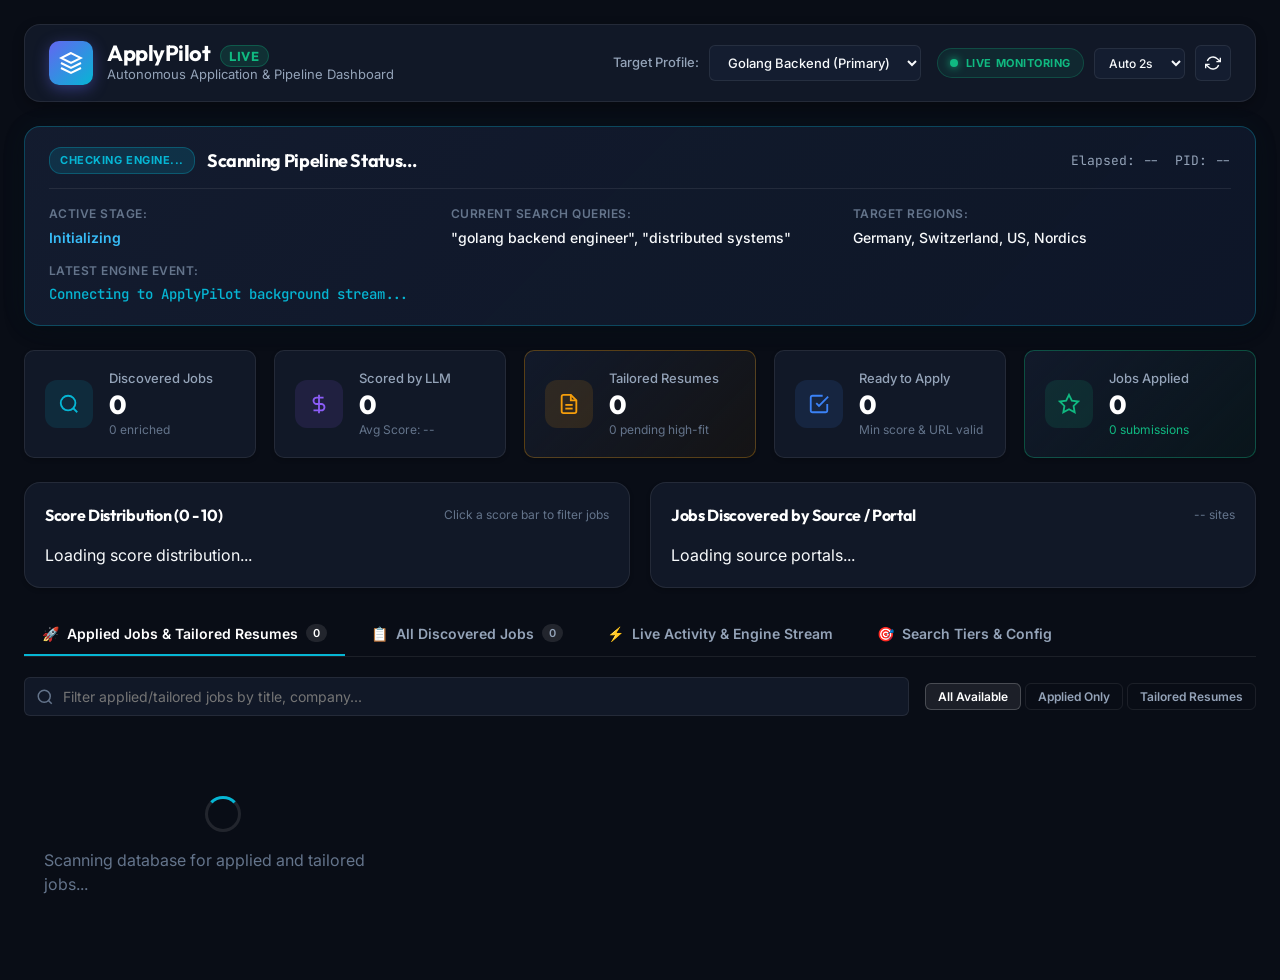
==== web/static/index.html @ 29f5df99 "front_end added" ====
<!DOCTYPE html>
<html lang="en">
<head>
  <meta charset="UTF-8">
  <meta name="viewport" content="width=device-width, initial-scale=1.0">
  <title>ApplyPilot - Live Autonomous Job & Application Command Center</title>
  <link rel="preconnect" href="https://fonts.googleapis.com">
  <link rel="preconnect" href="https://fonts.gstatic.com" crossorigin>
  <link href="https://fonts.googleapis.com/css2?family=Inter:wght@300;400;500;600;700;800&family=JetBrains+Mono:wght@400;500;600&family=Outfit:wght@500;600;700;800&display=swap" rel="stylesheet">
  <link rel="stylesheet" href="style.css">
</head>
<body>
  <div class="app-container">
    <!-- Top Header -->
    <header class="app-header">
      <div class="brand">
        <div class="brand-icon">
          <svg width="24" height="24" viewBox="0 0 24 24" fill="none" stroke="currentColor" stroke-width="2">
            <path d="M12 2L2 7l10 5 10-5-10-5zM2 17l10 5 10-5M2 12l10 5 10-5"/>
          </svg>
        </div>
        <div class="brand-text">
          <h1>ApplyPilot <span>Live</span></h1>
          <p>Autonomous Application & Pipeline Dashboard</p>
        </div>
      </div>

      <div class="header-controls">
        <!-- Profile Switcher -->
        <div class="control-group">
          <label for="profileSelect">Target Profile:</label>
          <div class="select-wrapper">
            <select id="profileSelect">
              <option value="golang" selected>Golang Backend (Primary)</option>
              <option value="gamedev">Game Development</option>
              <option value="default">Global Profile</option>
            </select>
          </div>
        </div>

        <!-- Refresh Controller -->
        <div class="control-group live-indicator-group">
          <div class="live-pill" id="livePill">
            <span class="pulse-dot"></span>
            <span id="liveStatusText">LIVE MONITORING</span>
          </div>
          <div class="select-wrapper mini">
            <select id="refreshRateSelect">
              <option value="2000" selected>Auto 2s</option>
              <option value="5000">Auto 5s</option>
              <option value="10000">Auto 10s</option>
              <option value="0">Paused</option>
            </select>
          </div>
          <button class="btn btn-secondary btn-icon" id="btnManualRefresh" title="Refresh Now">
            <svg width="16" height="16" viewBox="0 0 24 24" fill="none" stroke="currentColor" stroke-width="2">
              <path d="M23 4v6h-6M1 20v-6h6M3.51 9a9 9 0 0 1 14.85-3.36L23 10M1 14l4.64 4.36A9 9 0 0 0 20.49 15"/>
            </svg>
          </button>
        </div>
      </div>
    </header>

    <!-- Real-time Live Activity Banner -->
    <section class="live-activity-banner" id="liveActivityBanner">
      <div class="live-activity-card">
        <div class="activity-header">
          <div class="activity-title">
            <span class="badge badge-pulse" id="processStatusBadge">CHECKING ENGINE...</span>
            <h2 id="activeProcessTitle">Scanning Pipeline Status...</h2>
          </div>
          <div class="activity-meta" id="activityMeta">
            <span id="activityElapsed">Elapsed: --</span>
            <span id="activityPid">PID: --</span>
          </div>
        </div>

        <div class="activity-body">
          <div class="current-task-info">
            <div class="info-row">
              <span class="info-label">Active Stage:</span>
              <span class="info-val highlight" id="activeStageVal">Initializing</span>
            </div>
            <div class="info-row">
              <span class="info-label">Current Search Queries:</span>
              <span class="info-val" id="activeQueriesVal">"golang backend engineer", "distributed systems"</span>
            </div>
            <div class="info-row">
              <span class="info-label">Target Regions:</span>
              <span class="info-val" id="activeRegionsVal">Germany, Switzerland, US, Nordics</span>
            </div>
            <div class="info-row">
              <span class="info-label">Latest Engine Event:</span>
              <span class="info-val mono text-cyan" id="latestEventVal">Connecting to ApplyPilot background stream...</span>
            </div>
          </div>
        </div>
      </div>
    </section>

    <!-- Key Metrics Grid -->
    <section class="kpi-grid">
      <div class="kpi-card" data-stage="discovered">
        <div class="kpi-icon icon-cyan">
          <svg width="22" height="22" viewBox="0 0 24 24" fill="none" stroke="currentColor" stroke-width="2">
            <circle cx="11" cy="11" r="8"/><path d="m21 21-4.35-4.35"/>
          </svg>
        </div>
        <div class="kpi-content">
          <span class="kpi-label">Discovered Jobs</span>
          <div class="kpi-value" id="kpiDiscovered">0</div>
          <span class="kpi-sub" id="kpiEnrichedSub">0 enriched</span>
        </div>
      </div>

      <div class="kpi-card" data-stage="scored">
        <div class="kpi-icon icon-violet">
          <svg width="22" height="22" viewBox="0 0 24 24" fill="none" stroke="currentColor" stroke-width="2">
            <path d="M12 2v20M17 5H9.5a3.5 3.5 0 0 0 0 7h5a3.5 3.5 0 0 1 0 7H6"/>
          </svg>
        </div>
        <div class="kpi-content">
          <span class="kpi-label">Scored by LLM</span>
          <div class="kpi-value" id="kpiScored">0</div>
          <span class="kpi-sub" id="kpiAvgScoreSub">Avg Score: --</span>
        </div>
      </div>

      <div class="kpi-card highlight-card" data-stage="tailored">
        <div class="kpi-icon icon-amber">
          <svg width="22" height="22" viewBox="0 0 24 24" fill="none" stroke="currentColor" stroke-width="2">
            <path d="M14 2H6a2 2 0 0 0-2 2v16a2 2 0 0 0 2 2h12a2 2 0 0 0 2-2V8z"/>
            <polyline points="14 2 14 8 20 8"/><line x1="16" y1="13" x2="8" y2="13"/><line x1="16" y1="17" x2="8" y2="17"/>
          </svg>
        </div>
        <div class="kpi-content">
          <span class="kpi-label">Tailored Resumes</span>
          <div class="kpi-value" id="kpiTailored">0</div>
          <span class="kpi-sub" id="kpiPendingTailorSub">0 pending high-fit</span>
        </div>
      </div>

      <div class="kpi-card ready-card" data-stage="ready">
        <div class="kpi-icon icon-blue">
          <svg width="22" height="22" viewBox="0 0 24 24" fill="none" stroke="currentColor" stroke-width="2">
            <path d="m9 11 3 3L22 4"/><path d="M21 12v7a2 2 0 0 1-2 2H5a2 2 0 0 1-2-2V5a2 2 0 0 1 2-2h11"/>
          </svg>
        </div>
        <div class="kpi-content">
          <span class="kpi-label">Ready to Apply</span>
          <div class="kpi-value" id="kpiReady">0</div>
          <span class="kpi-sub">Min score & URL valid</span>
        </div>
      </div>

      <div class="kpi-card success-card" data-stage="applied">
        <div class="kpi-icon icon-emerald">
          <svg width="22" height="22" viewBox="0 0 24 24" fill="none" stroke="currentColor" stroke-width="2">
            <polygon points="12 2 15.09 8.26 22 9.27 17 14.14 18.18 21.02 12 17.77 5.82 21.02 7 14.14 2 9.27 8.91 8.26 12 2"/>
          </svg>
        </div>
        <div class="kpi-content">
          <span class="kpi-label">Jobs Applied</span>
          <div class="kpi-value" id="kpiApplied">0</div>
          <span class="kpi-sub text-emerald" id="kpiAppliedSub">0 submissions</span>
        </div>
      </div>
    </section>

    <!-- Interactive Analytics Row -->
    <section class="analytics-row">
      <!-- Score Distribution Bar Chart -->
      <div class="analytics-card score-dist-card">
        <div class="card-head">
          <h3>Score Distribution (0 - 10)</h3>
          <span class="hint">Click a score bar to filter jobs</span>
        </div>
        <div class="score-bars-container" id="scoreBarsContainer">
          <!-- Filled dynamically by JavaScript -->
          <div class="loading-placeholder">Loading score distribution...</div>
        </div>
      </div>

      <!-- Jobs By Source -->
      <div class="analytics-card sources-card">
        <div class="card-head">
          <h3>Jobs Discovered by Source / Portal</h3>
          <span class="hint" id="totalSitesCount">-- sites</span>
        </div>
        <div class="sources-list" id="sourcesList">
          <!-- Filled dynamically -->
          <div class="loading-placeholder">Loading source portals...</div>
        </div>
      </div>
    </section>

    <!-- Navigation Tabs -->
    <nav class="main-tabs">
      <button class="tab-btn active" data-tab="tab-applied">
        <span class="tab-icon">🚀</span>
        Applied Jobs & Tailored Resumes
        <span class="badge" id="tabAppliedCount">0</span>
      </button>
      <button class="tab-btn" data-tab="tab-all-jobs">
        <span class="tab-icon">📋</span>
        All Discovered Jobs
        <span class="badge" id="tabAllJobsCount">0</span>
      </button>
      <button class="tab-btn" data-tab="tab-live-feed">
        <span class="tab-icon">⚡</span>
        Live Activity & Engine Stream
      </button>
      <button class="tab-btn" data-tab="tab-search-config">
        <span class="tab-icon">🎯</span>
        Search Tiers & Config
      </button>
    </nav>

    <!-- TAB 1: Applied Jobs & Tailored Resumes -->
    <section class="tab-pane active" id="tab-applied">
      <div class="section-toolbar">
        <div class="search-box">
          <svg width="18" height="18" viewBox="0 0 24 24" fill="none" stroke="currentColor" stroke-width="2">
            <circle cx="11" cy="11" r="8"/><path d="m21 21-4.35-4.35"/>
          </svg>
          <input type="text" id="appliedSearchInput" placeholder="Filter applied/tailored jobs by title, company...">
        </div>
        <div class="filter-group">
          <button class="btn btn-sm btn-outline active" data-filter="all">All Available</button>
          <button class="btn btn-sm btn-outline" data-filter="applied_only">Applied Only</button>
          <button class="btn btn-sm btn-outline" data-filter="tailored_only">Tailored Resumes</button>
        </div>
      </div>

      <div class="applied-jobs-grid" id="appliedJobsGrid">
        <!-- Rendered dynamically -->
        <div class="loading-state">
          <div class="spinner"></div>
          <p>Scanning database for applied and tailored jobs...</p>
        </div>
      </div>
    </section>

    <!-- TAB 2: All Discovered Jobs -->
    <section class="tab-pane" id="tab-all-jobs">
      <div class="section-toolbar">
        <div class="search-box">
          <svg width="18" height="18" viewBox="0 0 24 24" fill="none" stroke="currentColor" stroke-width="2">
            <circle cx="11" cy="11" r="8"/><path d="m21 21-4.35-4.35"/>
          </svg>
          <input type="text" id="jobsSearchInput" placeholder="Search title, keywords, company, location...">
        </div>

        <div class="filters-row">
          <select id="filterStageSelect" class="form-select">
            <option value="all">All Stages</option>
            <option value="applied">Applied</option>
            <option value="tailored">Tailored Resume Ready</option>
            <option value="ready">Ready to Apply (7+)</option>
            <option value="high">High Fit (Score >= 7)</option>
            <option value="scored">All Scored (>= 5)</option>
          </select>

          <select id="filterSiteSelect" class="form-select">
            <option value="all">All Sites / Sources</option>
          </select>

          <select id="filterMinScoreSelect" class="form-select">
            <option value="">Any Fit Score</option>
            <option value="8">Score >= 8 (Exceptional)</option>
            <option value="7">Score >= 7 (Strong Match)</option>
            <option value="5">Score >= 5 (Relevant)</option>
          </select>
        </div>
      </div>

      <div class="jobs-table-wrapper">
        <table class="jobs-table">
          <thead>
            <tr>
              <th style="width: 70px;">Score</th>
              <th>Job Title & Company</th>
              <th>Source</th>
              <th>Location</th>
              <th>Tailored Resume</th>
              <th>Status</th>
              <th style="text-align: right;">Actions</th>
            </tr>
          </thead>
          <tbody id="jobsTableBody">
            <!-- Rendered dynamically -->
          </tbody>
        </table>
      </div>
    </section>

    <!-- TAB 3: Live Feed & Engine Activity -->
    <section class="tab-pane" id="tab-live-feed">
      <div class="feed-container">
        <div class="feed-left">
          <div class="feed-card">
            <h3>Active Background Processes</h3>
            <div id="runningProcessList" class="process-list">
              <p class="empty-text">No active processes detected.</p>
            </div>
          </div>

          <div class="feed-card">
            <h3>Recent Tailored Resume Files</h3>
            <div id="recentTailoredList" class="recent-files-list">
              <p class="empty-text">Scanning directory...</p>
            </div>
          </div>
        </div>

        <div class="feed-right">
          <div class="feed-card full-height">
            <div class="terminal-head">
              <div class="terminal-dots">
                <span></span><span></span><span></span>
              </div>
              <span class="terminal-title">Real-Time Event Stream</span>
              <button class="btn btn-sm btn-ghost" id="btnClearStream">Clear</button>
            </div>
            <div class="terminal-body" id="eventStreamLog">
              <div class="log-line system">[SYSTEM] ApplyPilot live telemetry stream attached.</div>
            </div>
          </div>
        </div>
      </div>
    </section>

    <!-- TAB 4: Search Configuration -->
    <section class="tab-pane" id="tab-search-config">
      <div class="config-grid">
        <div class="config-card">
          <h3>Target Search Queries (from searches.yaml)</h3>
          <ul class="query-list" id="configQueryList">
            <li>Loading search queries...</li>
          </ul>
        </div>
        <div class="config-card">
          <h3>Target Search Regions</h3>
          <ul class="location-list" id="configLocationList">
            <li>Loading locations...</li>
          </ul>
        </div>
      </div>
    </section>
  </div>

  <!-- Modal: Resume Viewer & Exporter -->
  <div class="modal-backdrop" id="resumeModal">
    <div class="modal-content modal-lg">
      <div class="modal-header">
        <div class="modal-title-group">
          <span class="badge badge-accent">Tailored Resume</span>
          <h2 id="modalResumeTitle">Resume Viewer</h2>
          <span class="modal-subtitle" id="modalResumeFilename">file.txt</span>
        </div>
        <button class="modal-close" id="btnCloseResumeModal">&times;</button>
      </div>

      <div class="modal-toolbar">
        <div class="modal-tabs">
          <button class="subtab-btn active" data-subtab="formatted">Formatted ATS Preview</button>
          <button class="subtab-btn" data-subtab="raw">Raw Text</button>
          <button class="subtab-btn" data-subtab="report">Tailoring Report (AI)</button>
        </div>

        <div class="download-actions">
          <a id="btnDownloadTxt" href="#" class="btn btn-secondary btn-sm" download>
            📄 Download .txt
          </a>
          <a id="btnDownloadMd" href="#" class="btn btn-secondary btn-sm" download>
            📝 Download .md
          </a>
          <a id="btnDownloadPdf" href="#" target="_blank" class="btn btn-primary btn-sm">
            🖨️ Print / Save PDF
          </a>
        </div>
      </div>

      <div class="modal-body">
        <div class="subtab-content active" id="subtab-formatted">
          <div class="resume-preview-sheet" id="resumeFormattedContent">
            <!-- Formatted Resume injected here -->
          </div>
        </div>
        <div class="subtab-content" id="subtab-raw">
          <pre class="raw-code" id="resumeRawContent"></pre>
        </div>
        <div class="subtab-content" id="subtab-report">
          <div class="report-box" id="resumeReportContent">
            <!-- Report content -->
          </div>
        </div>
      </div>
    </div>
  </div>

  <!-- Modal: Job Details & LLM Score Reasoning -->
  <div class="modal-backdrop" id="jobModal">
    <div class="modal-content">
      <div class="modal-header">
        <div class="modal-title-group">
          <div class="score-badge-large" id="modalJobScore">--</div>
          <div>
            <h2 id="modalJobTitle">Job Details</h2>
            <span class="modal-subtitle" id="modalJobMeta">Company &bull; Location</span>
          </div>
        </div>
        <button class="modal-close" id="btnCloseJobModal">&times;</button>
      </div>
      <div class="modal-body job-detail-body">
        <div class="job-meta-grid">
          <div class="job-meta-item">
            <span class="meta-label">Source Board:</span>
            <span class="meta-value" id="modalJobSite">--</span>
          </div>
          <div class="job-meta-item">
            <span class="meta-label">Salary:</span>
            <span class="meta-value" id="modalJobSalary">Not specified</span>
          </div>
          <div class="job-meta-item">
            <span class="meta-label">Discovered:</span>
            <span class="meta-value" id="modalJobDiscovered">--</span>
          </div>
          <div class="job-meta-item">
            <span class="meta-label">Application Status:</span>
            <span class="meta-value" id="modalJobAppliedStatus">Not applied yet</span>
          </div>
        </div>

        <div class="reasoning-card">
          <h4>LLM Fit Score Analysis:</h4>
          <p id="modalJobReasoning">No reasoning provided.</p>
        </div>

        <div class="description-section">
          <h4>Full Job Description:</h4>
          <div class="job-desc-content" id="modalJobDescription">
            Loading description...
          </div>
        </div>
      </div>
      <div class="modal-footer">
        <a id="modalJobApplyBtn" href="#" target="_blank" class="btn btn-primary">
          Open Original Job Post &rarr;
        </a>
      </div>
    </div>
  </div>

  <script src="app.js"></script>
</body>
</html>
---- web/static/style.css ----
/* ApplyPilot Live Dashboard - Design System & Modern Styles */

:root {
  --bg-main: #090d16;
  --bg-surface: #111827;
  --bg-card: #141d30;
  --bg-card-hover: #1a253c;
  --bg-glass: rgba(19, 29, 49, 0.7);
  --border-color: rgba(255, 255, 255, 0.08);
  --border-focus: rgba(99, 102, 241, 0.5);

  --text-main: #f8fafc;
  --text-muted: #94a3b8;
  --text-dim: #64748b;

  --color-primary: #6366f1;
  --color-primary-hover: #4f46e5;
  --color-cyan: #06b6d4;
  --color-emerald: #10b981;
  --color-amber: #f59e0b;
  --color-rose: #f43f5e;
  --color-violet: #8b5cf6;
  --color-blue: #3b82f6;

  --font-sans: 'Inter', -apple-system, BlinkMacSystemFont, 'Segoe UI', Roboto, sans-serif;
  --font-heading: 'Outfit', var(--font-sans);
  --font-mono: 'JetBrains Mono', monospace;

  --radius-sm: 6px;
  --radius-md: 10px;
  --radius-lg: 16px;
  --shadow-sm: 0 2px 4px rgba(0, 0, 0, 0.2);
  --shadow-md: 0 4px 12px rgba(0, 0, 0, 0.3);
  --shadow-lg: 0 10px 25px rgba(0, 0, 0, 0.5);
  --shadow-glow: 0 0 20px rgba(99, 102, 241, 0.25);
}

* {
  box-sizing: border-box;
  margin: 0;
  padding: 0;
}

body {
  font-family: var(--font-sans);
  background-color: var(--bg-main);
  color: var(--text-main);
  line-height: 1.5;
  -webkit-font-smoothing: antialiased;
  min-height: 100vh;
}

.app-container {
  max-width: 1440px;
  margin: 0 auto;
  padding: 24px;
}

/* ── Typography & Helpers ────────────────────────────────────────── */
h1, h2, h3, h4 {
  font-family: var(--font-heading);
  font-weight: 700;
  letter-spacing: -0.02em;
}

a {
  color: var(--color-cyan);
  text-decoration: none;
  transition: color 0.2s;
}

a:hover {
  text-decoration: underline;
}

.mono {
  font-family: var(--font-mono);
}

.text-cyan { color: var(--color-cyan) !important; }
.text-emerald { color: var(--color-emerald) !important; }
.text-amber { color: var(--color-amber) !important; }
.text-rose { color: var(--color-rose) !important; }

/* ── Header ──────────────────────────────────────────────────────── */
.app-header {
  display: flex;
  justify-content: space-between;
  align-items: center;
  padding: 16px 24px;
  background: var(--bg-surface);
  border: 1px solid var(--border-color);
  border-radius: var(--radius-lg);
  margin-bottom: 24px;
  box-shadow: var(--shadow-md);
  backdrop-filter: blur(12px);
}

.brand {
  display: flex;
  align-items: center;
  gap: 14px;
}

.brand-icon {
  width: 44px;
  height: 44px;
  background: linear-gradient(135deg, var(--color-primary), var(--color-cyan));
  border-radius: var(--radius-md);
  display: flex;
  align-items: center;
  justify-content: center;
  color: #fff;
  box-shadow: 0 4px 15px rgba(99, 102, 241, 0.4);
}

.brand-text h1 {
  font-size: 22px;
  line-height: 1.1;
  color: #fff;
}

.brand-text h1 span {
  font-size: 13px;
  text-transform: uppercase;
  background: rgba(16, 185, 129, 0.15);
  color: var(--color-emerald);
  padding: 2px 8px;
  border-radius: 20px;
  border: 1px solid rgba(16, 185, 129, 0.3);
  margin-left: 6px;
  font-weight: 700;
  letter-spacing: 0.05em;
}

.brand-text p {
  font-size: 13px;
  color: var(--text-muted);
}

.header-controls {
  display: flex;
  align-items: center;
  gap: 16px;
}

.control-group {
  display: flex;
  align-items: center;
  gap: 10px;
}

.control-group label {
  font-size: 13px;
  color: var(--text-muted);
  font-weight: 500;
}

.select-wrapper select,
.form-select {
  background: var(--bg-card);
  color: var(--text-main);
  border: 1px solid var(--border-color);
  padding: 8px 14px;
  border-radius: var(--radius-sm);
  font-family: inherit;
  font-size: 13px;
  font-weight: 500;
  outline: none;
  cursor: pointer;
  transition: all 0.2s;
}

.select-wrapper.mini select {
  padding: 6px 10px;
  font-size: 12px;
}

.select-wrapper select:focus,
.form-select:focus {
  border-color: var(--border-focus);
  box-shadow: 0 0 0 3px rgba(99, 102, 241, 0.2);
}

.live-pill {
  display: flex;
  align-items: center;
  gap: 8px;
  background: rgba(16, 185, 129, 0.1);
  border: 1px solid rgba(16, 185, 129, 0.25);
  padding: 6px 12px;
  border-radius: 30px;
  font-size: 11px;
  font-weight: 700;
  color: var(--color-emerald);
  letter-spacing: 0.05em;
}

.pulse-dot {
  width: 8px;
  height: 8px;
  background: var(--color-emerald);
  border-radius: 50%;
  box-shadow: 0 0 8px var(--color-emerald);
  animation: pulse 1.6s infinite;
}

@keyframes pulse {
  0% { transform: scale(0.95); box-shadow: 0 0 0 0 rgba(16, 185, 129, 0.7); }
  70% { transform: scale(1.15); box-shadow: 0 0 0 8px rgba(16, 185, 129, 0); }
  100% { transform: scale(0.95); box-shadow: 0 0 0 0 rgba(16, 185, 129, 0); }
}

/* ── Live Activity Banner ────────────────────────────────────────── */
.live-activity-banner {
  margin-bottom: 24px;
}

.live-activity-card {
  background: linear-gradient(135deg, rgba(20, 29, 48, 0.95), rgba(15, 23, 42, 0.9));
  border: 1px solid rgba(6, 182, 212, 0.3);
  border-radius: var(--radius-lg);
  padding: 20px 24px;
  box-shadow: 0 4px 20px rgba(0, 0, 0, 0.3), 0 0 30px rgba(6, 182, 212, 0.05);
}

.activity-header {
  display: flex;
  justify-content: space-between;
  align-items: center;
  border-bottom: 1px solid var(--border-color);
  padding-bottom: 14px;
  margin-bottom: 16px;
}

.activity-title {
  display: flex;
  align-items: center;
  gap: 12px;
}

.activity-title h2 {
  font-size: 18px;
  color: #fff;
}

.badge-pulse {
  background: rgba(6, 182, 212, 0.15);
  color: var(--color-cyan);
  border: 1px solid rgba(6, 182, 212, 0.3);
  font-size: 11px;
  font-weight: 700;
  padding: 4px 10px;
  border-radius: 12px;
  letter-spacing: 0.05em;
}

.activity-meta {
  display: flex;
  gap: 16px;
  font-size: 13px;
  color: var(--text-muted);
  font-family: var(--font-mono);
}

.current-task-info {
  display: grid;
  grid-template-columns: repeat(auto-fit, minmax(280px, 1fr));
  gap: 14px 24px;
}

.info-row {
  display: flex;
  flex-direction: column;
  gap: 4px;
}

.info-label {
  font-size: 12px;
  color: var(--text-dim);
  text-transform: uppercase;
  font-weight: 600;
  letter-spacing: 0.04em;
}

.info-val {
  font-size: 14px;
  color: var(--text-main);
  font-weight: 500;
}

.info-val.highlight {
  color: #38bdf8;
  font-weight: 600;
}

/* ── KPI Grid ────────────────────────────────────────────────────── */
.kpi-grid {
  display: grid;
  grid-template-columns: repeat(auto-fit, minmax(220px, 1fr));
  gap: 18px;
  margin-bottom: 24px;
}

.kpi-card {
  background: var(--bg-surface);
  border: 1px solid var(--border-color);
  border-radius: var(--radius-md);
  padding: 18px 20px;
  display: flex;
  align-items: center;
  gap: 16px;
  transition: transform 0.2s, border-color 0.2s, box-shadow 0.2s;
  box-shadow: var(--shadow-sm);
  cursor: pointer;
}

.kpi-card:hover {
  transform: translateY(-2px);
  border-color: rgba(255, 255, 255, 0.16);
  box-shadow: var(--shadow-md);
}

.kpi-card.highlight-card {
  border-color: rgba(245, 158, 11, 0.3);
  background: linear-gradient(135deg, rgba(20, 29, 48, 0.8), rgba(245, 158, 11, 0.05));
}

.kpi-card.success-card {
  border-color: rgba(16, 185, 129, 0.35);
  background: linear-gradient(135deg, rgba(20, 29, 48, 0.8), rgba(16, 185, 129, 0.05));
}

.kpi-icon {
  width: 48px;
  height: 48px;
  border-radius: 12px;
  display: flex;
  align-items: center;
  justify-content: center;
  flex-shrink: 0;
}

.icon-cyan { background: rgba(6, 182, 212, 0.12); color: var(--color-cyan); }
.icon-violet { background: rgba(139, 92, 246, 0.12); color: var(--color-violet); }
.icon-amber { background: rgba(245, 158, 11, 0.12); color: var(--color-amber); }
.icon-blue { background: rgba(59, 130, 246, 0.12); color: var(--color-blue); }
.icon-emerald { background: rgba(16, 185, 129, 0.12); color: var(--color-emerald); }

.kpi-content {
  display: flex;
  flex-direction: column;
}

.kpi-label {
  font-size: 13px;
  color: var(--text-muted);
  font-weight: 500;
}

.kpi-value {
  font-family: var(--font-heading);
  font-size: 26px;
  font-weight: 800;
  color: #fff;
  line-height: 1.1;
  margin: 2px 0;
}

.kpi-sub {
  font-size: 12px;
  color: var(--text-dim);
}

/* ── Analytics Row ───────────────────────────────────────────────── */
.analytics-row {
  display: grid;
  grid-template-columns: 1fr 1fr;
  gap: 20px;
  margin-bottom: 24px;
}

@media (max-width: 900px) {
  .analytics-row {
    grid-template-columns: 1fr;
  }
}

.analytics-card {
  background: var(--bg-surface);
  border: 1px solid var(--border-color);
  border-radius: var(--radius-lg);
  padding: 20px;
  box-shadow: var(--shadow-sm);
}

.card-head {
  display: flex;
  justify-content: space-between;
  align-items: center;
  margin-bottom: 16px;
}

.card-head h3 {
  font-size: 16px;
  color: #fff;
}

.card-head .hint {
  font-size: 12px;
  color: var(--text-dim);
}

.score-bars-container {
  display: flex;
  flex-direction: column;
  gap: 8px;
}

.score-bar-row {
  display: grid;
  grid-template-columns: 36px 1fr 50px;
  align-items: center;
  gap: 12px;
  font-size: 13px;
  cursor: pointer;
  padding: 3px 6px;
  border-radius: var(--radius-sm);
  transition: background 0.15s;
}

.score-bar-row:hover {
  background: rgba(255, 255, 255, 0.05);
}

.score-bar-pill {
  font-weight: 700;
  font-family: var(--font-mono);
  text-align: center;
  padding: 2px 6px;
  border-radius: 4px;
  font-size: 12px;
}

.score-10, .score-9 { background: rgba(16, 185, 129, 0.2); color: #34d399; }
.score-8, .score-7 { background: rgba(6, 182, 212, 0.2); color: #38bdf8; }
.score-6, .score-5 { background: rgba(245, 158, 11, 0.2); color: #fbbf24; }
.score-4, .score-3 { background: rgba(244, 63, 94, 0.2); color: #fb7185; }
.score-2, .score-1, .score-0 { background: rgba(100, 116, 139, 0.2); color: #94a3b8; }

.bar-track {
  height: 10px;
  background: rgba(255, 255, 255, 0.06);
  border-radius: 10px;
  overflow: hidden;
}

.bar-fill {
  height: 100%;
  border-radius: 10px;
  transition: width 0.6s cubic-bezier(0.4, 0, 0.2, 1);
}

.score-count {
  font-family: var(--font-mono);
  font-size: 12px;
  color: var(--text-muted);
  text-align: right;
}

.sources-list {
  display: flex;
  flex-direction: column;
  gap: 10px;
  max-height: 240px;
  overflow-y: auto;
}

.source-item {
  display: flex;
  justify-content: space-between;
  align-items: center;
  padding: 8px 12px;
  background: rgba(255, 255, 255, 0.02);
  border: 1px solid var(--border-color);
  border-radius: var(--radius-sm);
  font-size: 13px;
}

.source-name {
  font-weight: 600;
  color: #fff;
}

.source-stats {
  display: flex;
  align-items: center;
  gap: 12px;
  font-family: var(--font-mono);
  font-size: 12px;
}

/* ── Navigation Tabs ─────────────────────────────────────────────── */
.main-tabs {
  display: flex;
  gap: 8px;
  border-bottom: 1px solid var(--border-color);
  margin-bottom: 20px;
  overflow-x: auto;
}

.tab-btn {
  background: transparent;
  border: none;
  color: var(--text-muted);
  font-family: inherit;
  font-size: 14px;
  font-weight: 600;
  padding: 12px 18px;
  border-bottom: 2px solid transparent;
  cursor: pointer;
  display: flex;
  align-items: center;
  gap: 8px;
  white-space: nowrap;
  transition: all 0.2s;
}

.tab-btn:hover {
  color: #fff;
}

.tab-btn.active {
  color: #fff;
  border-bottom-color: var(--color-cyan);
}

.tab-btn .badge {
  background: rgba(255, 255, 255, 0.1);
  padding: 2px 7px;
  border-radius: 12px;
  font-size: 11px;
}

.tab-pane {
  display: none;
}

.tab-pane.active {
  display: block;
  animation: fadeIn 0.2s ease-in-out;
}

@keyframes fadeIn {
  from { opacity: 0; transform: translateY(4px); }
  to { opacity: 1; transform: translateY(0); }
}

/* ── Section Toolbar ─────────────────────────────────────────────── */
.section-toolbar {
  display: flex;
  justify-content: space-between;
  align-items: center;
  gap: 16px;
  margin-bottom: 20px;
  flex-wrap: wrap;
}

.search-box {
  position: relative;
  flex: 1;
  min-width: 260px;
}

.search-box svg {
  position: absolute;
  left: 12px;
  top: 50%;
  transform: translateY(-50%);
  color: var(--text-dim);
}

.search-box input {
  width: 100%;
  background: var(--bg-surface);
  border: 1px solid var(--border-color);
  padding: 10px 14px 10px 38px;
  border-radius: var(--radius-sm);
  color: #fff;
  font-family: inherit;
  font-size: 14px;
  outline: none;
  transition: border-color 0.2s, box-shadow 0.2s;
}

.search-box input:focus {
  border-color: var(--border-focus);
  box-shadow: 0 0 0 3px rgba(99, 102, 241, 0.15);
}

.filters-row {
  display: flex;
  gap: 10px;
  flex-wrap: wrap;
}

/* ── Buttons ─────────────────────────────────────────────────────── */
.btn {
  display: inline-flex;
  align-items: center;
  justify-content: center;
  gap: 8px;
  padding: 8px 16px;
  border-radius: var(--radius-sm);
  font-family: inherit;
  font-size: 13px;
  font-weight: 600;
  cursor: pointer;
  border: 1px solid transparent;
  transition: all 0.2s;
  text-decoration: none !important;
}

.btn-primary {
  background: linear-gradient(135deg, var(--color-primary), var(--color-primary-hover));
  color: #fff;
  box-shadow: 0 2px 8px rgba(99, 102, 241, 0.3);
}

.btn-primary:hover {
  filter: brightness(1.1);
  box-shadow: 0 4px 12px rgba(99, 102, 241, 0.5);
}

.btn-secondary {
  background: var(--bg-card);
  border-color: var(--border-color);
  color: var(--text-main);
}

.btn-secondary:hover {
  background: var(--bg-card-hover);
  border-color: rgba(255, 255, 255, 0.2);
}

.btn-outline {
  background: transparent;
  border-color: var(--border-color);
  color: var(--text-muted);
}

.btn-outline:hover, .btn-outline.active {
  background: rgba(255, 255, 255, 0.08);
  border-color: rgba(255, 255, 255, 0.2);
  color: #fff;
}

.btn-ghost {
  background: transparent;
  color: var(--text-muted);
}

.btn-ghost:hover {
  color: #fff;
  background: rgba(255, 255, 255, 0.05);
}

.btn-sm {
  padding: 5px 12px;
  font-size: 12px;
}

.btn-icon {
  width: 36px;
  height: 36px;
  padding: 0;
  border-radius: var(--radius-sm);
}

/* ── Applied & Tailored Cards Grid ───────────────────────────────── */
.applied-jobs-grid {
  display: grid;
  grid-template-columns: repeat(auto-fill, minmax(360px, 1fr));
  gap: 20px;
}

.applied-job-card {
  background: var(--bg-surface);
  border: 1px solid var(--border-color);
  border-radius: var(--radius-md);
  padding: 20px;
  display: flex;
  flex-direction: column;
  gap: 14px;
  box-shadow: var(--shadow-sm);
  transition: transform 0.2s, border-color 0.2s, box-shadow 0.2s;
  position: relative;
}

.applied-job-card:hover {
  transform: translateY(-2px);
  border-color: rgba(6, 182, 212, 0.4);
  box-shadow: var(--shadow-md);
}

.card-top-badges {
  display: flex;
  justify-content: space-between;
  align-items: center;
}

.applied-status-badge {
  font-size: 11px;
  font-weight: 700;
  text-transform: uppercase;
  padding: 3px 8px;
  border-radius: 12px;
  letter-spacing: 0.05em;
}

.applied-status-badge.applied {
  background: rgba(16, 185, 129, 0.15);
  color: var(--color-emerald);
  border: 1px solid rgba(16, 185, 129, 0.3);
}

.applied-status-badge.ready {
  background: rgba(6, 182, 212, 0.15);
  color: var(--color-cyan);
  border: 1px solid rgba(6, 182, 212, 0.3);
}

.applied-status-badge.pending {
  background: rgba(245, 158, 11, 0.15);
  color: var(--color-amber);
  border: 1px solid rgba(245, 158, 11, 0.3);
}

.score-badge {
  display: inline-flex;
  align-items: center;
  justify-content: center;
  font-family: var(--font-mono);
  font-weight: 700;
  font-size: 13px;
  width: 32px;
  height: 32px;
  border-radius: 8px;
}

.job-card-title {
  font-size: 16px;
  color: #fff;
  line-height: 1.3;
}

.job-card-meta {
  display: flex;
  align-items: center;
  gap: 8px;
  font-size: 13px;
  color: var(--text-muted);
}

.tailored-file-box {
  background: rgba(0, 0, 0, 0.25);
  border: 1px dashed rgba(255, 255, 255, 0.1);
  border-radius: var(--radius-sm);
  padding: 10px 12px;
  font-size: 12px;
  display: flex;
  align-items: center;
  justify-content: space-between;
}

.tailored-file-name {
  color: #38bdf8;
  font-family: var(--font-mono);
  overflow: hidden;
  text-overflow: ellipsis;
  white-space: nowrap;
}

.card-actions {
  display: flex;
  gap: 8px;
  margin-top: auto;
  padding-top: 6px;
}

/* ── Jobs Table View ─────────────────────────────────────────────── */
.jobs-table-wrapper {
  background: var(--bg-surface);
  border: 1px solid var(--border-color);
  border-radius: var(--radius-lg);
  overflow: hidden;
  box-shadow: var(--shadow-sm);
}

.jobs-table {
  width: 100%;
  border-collapse: collapse;
  text-align: left;
  font-size: 13px;
}

.jobs-table th {
  background: rgba(0, 0, 0, 0.3);
  padding: 14px 16px;
  color: var(--text-muted);
  font-weight: 600;
  border-bottom: 1px solid var(--border-color);
}

.jobs-table td {
  padding: 14px 16px;
  border-bottom: 1px solid var(--border-color);
  color: var(--text-main);
  vertical-align: middle;
}

.jobs-table tr:hover td {
  background: rgba(255, 255, 255, 0.02);
}

.job-title-cell {
  font-weight: 600;
  color: #fff;
  display: flex;
  flex-direction: column;
}

.job-title-cell .company {
  font-size: 12px;
  color: var(--text-muted);
  font-weight: normal;
}

/* ── Live Feed & Stream ──────────────────────────────────────────── */
.feed-container {
  display: grid;
  grid-template-columns: 340px 1fr;
  gap: 20px;
}

@media (max-width: 900px) {
  .feed-container {
    grid-template-columns: 1fr;
  }
}

.feed-card {
  background: var(--bg-surface);
  border: 1px solid var(--border-color);
  border-radius: var(--radius-lg);
  padding: 20px;
  margin-bottom: 20px;
}

.feed-card.full-height {
  height: 580px;
  display: flex;
  flex-direction: column;
  padding: 0;
  overflow: hidden;
  margin-bottom: 0;
}

.terminal-head {
  background: #0f172a;
  border-bottom: 1px solid var(--border-color);
  padding: 12px 18px;
  display: flex;
  justify-content: space-between;
  align-items: center;
}

.terminal-dots {
  display: flex;
  gap: 6px;
}

.terminal-dots span {
  width: 10px;
  height: 10px;
  border-radius: 50%;
}
.terminal-dots span:nth-child(1) { background: #ef4444; }
.terminal-dots span:nth-child(2) { background: #f59e0b; }
.terminal-dots span:nth-child(3) { background: #10b981; }

.terminal-title {
  font-family: var(--font-mono);
  font-size: 12px;
  color: var(--text-muted);
}

.terminal-body {
  background: #080c14;
  flex: 1;
  padding: 16px;
  font-family: var(--font-mono);
  font-size: 12px;
  overflow-y: auto;
  display: flex;
  flex-direction: column;
  gap: 6px;
}

.log-line {
  color: #cbd5e1;
  word-break: break-all;
  line-height: 1.4;
}

.log-line.system { color: #38bdf8; }
.log-line.info { color: #a5f3fc; }
.log-line.success { color: #34d399; }
.log-line.warning { color: #fbbf24; }

.process-item {
  background: rgba(255, 255, 255, 0.02);
  border: 1px solid var(--border-color);
  border-radius: var(--radius-sm);
  padding: 10px 12px;
  margin-top: 10px;
}

.recent-file-item {
  display: flex;
  justify-content: space-between;
  align-items: center;
  font-size: 12px;
  padding: 8px 0;
  border-bottom: 1px solid var(--border-color);
}

/* ── Modals ──────────────────────────────────────────────────────── */
.modal-backdrop {
  position: fixed;
  inset: 0;
  background: rgba(0, 0, 0, 0.75);
  backdrop-filter: blur(6px);
  z-index: 1000;
  display: none;
  align-items: center;
  justify-content: center;
  padding: 20px;
}

.modal-backdrop.open {
  display: flex;
  animation: fadeIn 0.15s ease-out;
}

.modal-content {
  background: var(--bg-surface);
  border: 1px solid var(--border-color);
  border-radius: var(--radius-lg);
  max-width: 800px;
  width: 100%;
  max-height: 90vh;
  display: flex;
  flex-direction: column;
  box-shadow: var(--shadow-lg);
  overflow: hidden;
}

.modal-content.modal-lg {
  max-width: 960px;
}

.modal-header {
  padding: 20px 24px;
  border-bottom: 1px solid var(--border-color);
  display: flex;
  justify-content: space-between;
  align-items: center;
  background: rgba(0, 0, 0, 0.2);
}

.modal-close {
  background: transparent;
  border: none;
  color: var(--text-muted);
  font-size: 26px;
  cursor: pointer;
  line-height: 1;
}

.modal-close:hover {
  color: #fff;
}

.modal-toolbar {
  padding: 12px 24px;
  background: rgba(0, 0, 0, 0.15);
  border-bottom: 1px solid var(--border-color);
  display: flex;
  justify-content: space-between;
  align-items: center;
  flex-wrap: wrap;
  gap: 12px;
}

.modal-tabs {
  display: flex;
  gap: 8px;
}

.subtab-btn {
  background: transparent;
  border: 1px solid transparent;
  color: var(--text-muted);
  font-family: inherit;
  font-size: 13px;
  font-weight: 600;
  padding: 6px 12px;
  border-radius: var(--radius-sm);
  cursor: pointer;
}

.subtab-btn.active {
  background: var(--bg-card);
  border-color: var(--border-color);
  color: #fff;
}

.subtab-content {
  display: none;
}

.subtab-content.active {
  display: block;
}

.modal-body {
  padding: 24px;
  overflow-y: auto;
  flex: 1;
}

.resume-preview-sheet {
  background: #ffffff;
  color: #0f172a;
  border-radius: 8px;
  padding: 40px;
  box-shadow: 0 4px 20px rgba(0, 0, 0, 0.4);
  font-family: 'Helvetica Neue', Arial, sans-serif;
  line-height: 1.45;
}

.resume-preview-sheet h1 {
  font-size: 22px;
  text-transform: uppercase;
  color: #0f172a;
  margin-bottom: 4px;
  text-align: center;
}

.resume-preview-sheet .subtitle {
  font-size: 14px;
  font-weight: 600;
  color: #475569;
  text-align: center;
  margin-bottom: 6px;
}

.resume-preview-sheet .contact {
  font-size: 12px;
  color: #64748b;
  text-align: center;
  border-bottom: 2px solid #0f172a;
  padding-bottom: 10px;
  margin-bottom: 20px;
}

.resume-preview-sheet h2 {
  font-size: 13px;
  font-weight: bold;
  text-transform: uppercase;
  letter-spacing: 0.5px;
  color: #0f172a;
  border-bottom: 1px solid #cbd5e1;
  margin-top: 18px;
  margin-bottom: 8px;
  padding-bottom: 4px;
}

.resume-preview-sheet pre {
  font-family: inherit;
  font-size: 12.5px;
  white-space: pre-wrap;
  color: #1e293b;
  margin-bottom: 12px;
}

.raw-code {
  font-family: var(--font-mono);
  font-size: 12px;
  background: #080c14;
  padding: 16px;
  border-radius: var(--radius-sm);
  color: #cbd5e1;
  white-space: pre-wrap;
}

.loading-state {
  display: flex;
  flex-direction: column;
  align-items: center;
  justify-content: center;
  padding: 60px 20px;
  color: var(--text-dim);
  gap: 16px;
}

.spinner {
  width: 36px;
  height: 36px;
  border: 3px solid rgba(255, 255, 255, 0.1);
  border-top-color: var(--color-cyan);
  border-radius: 50%;
  animation: spin 0.8s linear infinite;
}

@keyframes spin {
  to { transform: rotate(360deg); }
}

/* ── Print / PDF Export Overrides ────────────────────────────────── */
@media print {
  body {
    background: #fff;
    color: #000;
  }
  .app-header, .live-activity-banner, .kpi-grid, .analytics-row, .main-tabs, .section-toolbar, .modal-toolbar, .modal-header, .modal-close {
    display: none !important;
  }
  .modal-backdrop {
    position: static;
    background: transparent;
    padding: 0;
  }
  .modal-content {
    border: none;
    box-shadow: none;
    max-width: 100%;
  }
  .resume-preview-sheet {
    padding: 0;
    box-shadow: none;
  }
}
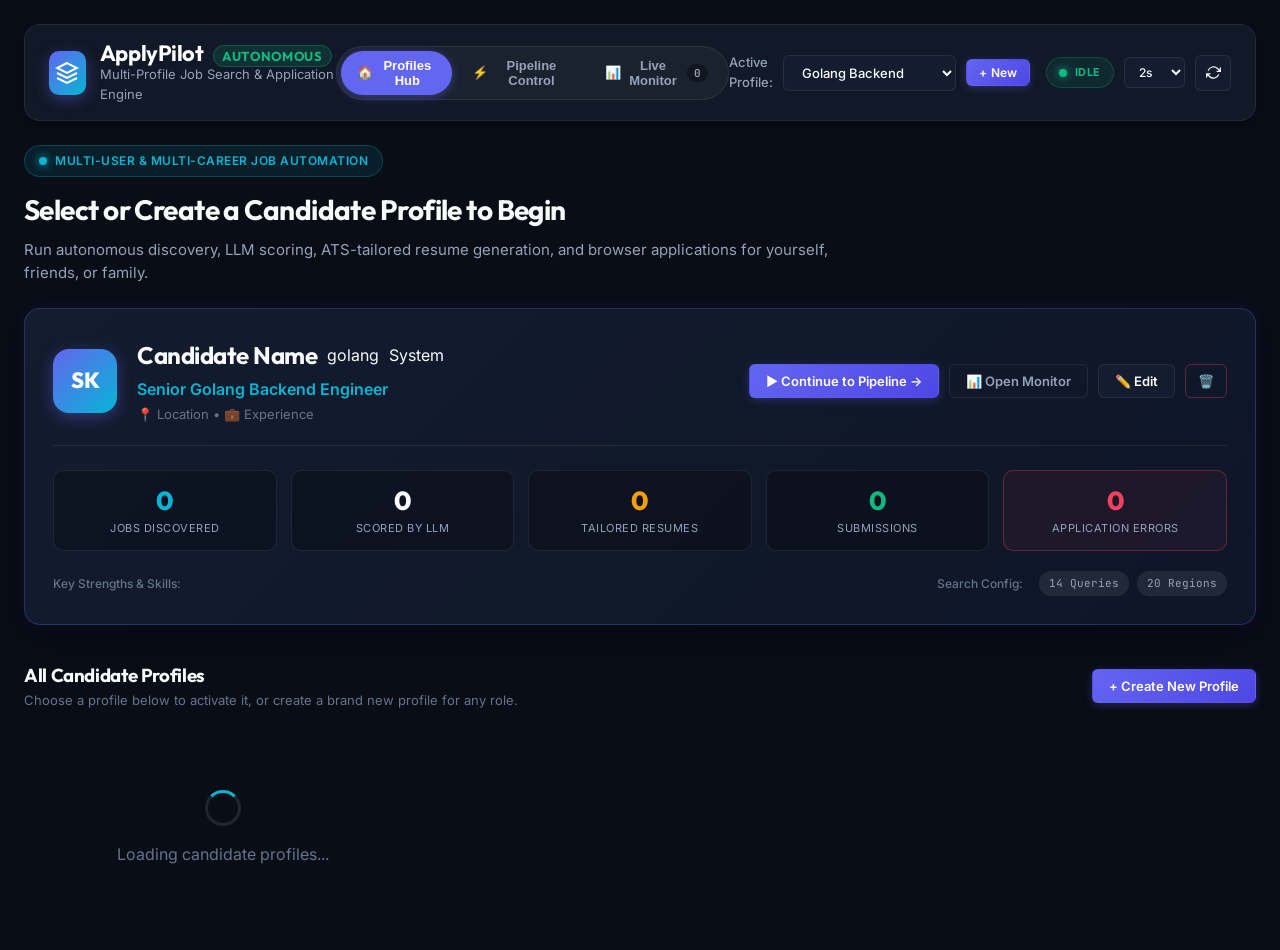
==== commit 51f8df55: "added profile front end" ====
--- a/web/static/index.html
+++ b/web/static/index.html
@@ -3,7 +3,7 @@
 <head>
   <meta charset="UTF-8">
   <meta name="viewport" content="width=device-width, initial-scale=1.0">
-  <title>ApplyPilot - Live Autonomous Job & Application Command Center</title>
+  <title>ApplyPilot - Autonomous Job Search & Application Platform</title>
   <link rel="preconnect" href="https://fonts.googleapis.com">
   <link rel="preconnect" href="https://fonts.gstatic.com" crossorigin>
   <link href="https://fonts.googleapis.com/css2?family=Inter:wght@300;400;500;600;700;800&family=JetBrains+Mono:wght@400;500;600&family=Outfit:wght@500;600;700;800&display=swap" rel="stylesheet">
@@ -11,49 +11,67 @@
 </head>
 <body>
   <div class="app-container">
-    <!-- Top Header -->
+    <!-- Top Global Header -->
     <header class="app-header">
-      <div class="brand">
+      <div class="brand" id="brandLogoBtn" title="Back to Homepage">
         <div class="brand-icon">
           <svg width="24" height="24" viewBox="0 0 24 24" fill="none" stroke="currentColor" stroke-width="2">
             <path d="M12 2L2 7l10 5 10-5-10-5zM2 17l10 5 10-5M2 12l10 5 10-5"/>
           </svg>
         </div>
         <div class="brand-text">
-          <h1>ApplyPilot <span>Live</span></h1>
-          <p>Autonomous Application & Pipeline Dashboard</p>
-        </div>
-      </div>
-
+          <h1>ApplyPilot <span>Autonomous</span></h1>
+          <p>Multi-Profile Job Search & Application Engine</p>
+        </div>
+      </div>
+
+      <!-- Main Navigation Views Switcher -->
+      <nav class="nav-views" id="navViews">
+        <button class="nav-view-btn active" data-view="home" id="navBtnHome">
+          <span class="nav-icon">🏠</span> Profiles Hub
+        </button>
+        <button class="nav-view-btn" data-view="pipeline" id="navBtnPipeline">
+          <span class="nav-icon">⚡</span> Pipeline Control
+        </button>
+        <button class="nav-view-btn" data-view="monitor" id="navBtnMonitor">
+          <span class="nav-icon">📊</span> Live Monitor
+          <span class="nav-badge" id="navMonitorBadge">0</span>
+        </button>
+      </nav>
+
+      <!-- Global Controls -->
       <div class="header-controls">
-        <!-- Profile Switcher -->
+        <!-- Profile Quick Selector -->
         <div class="control-group">
-          <label for="profileSelect">Target Profile:</label>
+          <label for="globalProfileSelect">Active Profile:</label>
           <div class="select-wrapper">
-            <select id="profileSelect">
-              <option value="golang" selected>Golang Backend (Primary)</option>
+            <select id="globalProfileSelect">
+              <option value="golang">Golang Backend</option>
               <option value="gamedev">Game Development</option>
-              <option value="default">Global Profile</option>
+              <option value="default">Default Profile</option>
             </select>
           </div>
-        </div>
-
-        <!-- Refresh Controller -->
+          <button class="btn btn-primary btn-sm btn-icon-text" id="btnHeaderNewProfile" title="Create New Profile">
+            <span>+</span> New
+          </button>
+        </div>
+
+        <!-- Refresh Controller & Live Indicator -->
         <div class="control-group live-indicator-group">
           <div class="live-pill" id="livePill">
             <span class="pulse-dot"></span>
-            <span id="liveStatusText">LIVE MONITORING</span>
+            <span id="liveStatusText">IDLE</span>
           </div>
           <div class="select-wrapper mini">
             <select id="refreshRateSelect">
-              <option value="2000" selected>Auto 2s</option>
-              <option value="5000">Auto 5s</option>
-              <option value="10000">Auto 10s</option>
-              <option value="0">Paused</option>
+              <option value="2000" selected>2s</option>
+              <option value="5000">5s</option>
+              <option value="10000">10s</option>
+              <option value="0">Off</option>
             </select>
           </div>
-          <button class="btn btn-secondary btn-icon" id="btnManualRefresh" title="Refresh Now">
-            <svg width="16" height="16" viewBox="0 0 24 24" fill="none" stroke="currentColor" stroke-width="2">
+          <button class="btn btn-secondary btn-icon" id="btnManualRefresh" title="Refresh Telemetry">
+            <svg width="15" height="15" viewBox="0 0 24 24" fill="none" stroke="currentColor" stroke-width="2">
               <path d="M23 4v6h-6M1 20v-6h6M3.51 9a9 9 0 0 1 14.85-3.36L23 10M1 14l4.64 4.36A9 9 0 0 0 20.49 15"/>
             </svg>
           </button>
@@ -61,295 +79,926 @@
       </div>
     </header>
 
-    <!-- Real-time Live Activity Banner -->
-    <section class="live-activity-banner" id="liveActivityBanner">
-      <div class="live-activity-card">
-        <div class="activity-header">
-          <div class="activity-title">
-            <span class="badge badge-pulse" id="processStatusBadge">CHECKING ENGINE...</span>
-            <h2 id="activeProcessTitle">Scanning Pipeline Status...</h2>
-          </div>
-          <div class="activity-meta" id="activityMeta">
-            <span id="activityElapsed">Elapsed: --</span>
-            <span id="activityPid">PID: --</span>
-          </div>
-        </div>
-
-        <div class="activity-body">
-          <div class="current-task-info">
-            <div class="info-row">
-              <span class="info-label">Active Stage:</span>
-              <span class="info-val highlight" id="activeStageVal">Initializing</span>
-            </div>
-            <div class="info-row">
-              <span class="info-label">Current Search Queries:</span>
-              <span class="info-val" id="activeQueriesVal">"golang backend engineer", "distributed systems"</span>
-            </div>
-            <div class="info-row">
-              <span class="info-label">Target Regions:</span>
-              <span class="info-val" id="activeRegionsVal">Germany, Switzerland, US, Nordics</span>
-            </div>
-            <div class="info-row">
-              <span class="info-label">Latest Engine Event:</span>
-              <span class="info-val mono text-cyan" id="latestEventVal">Connecting to ApplyPilot background stream...</span>
-            </div>
-          </div>
-        </div>
-      </div>
-    </section>
-
-    <!-- Key Metrics Grid -->
-    <section class="kpi-grid">
-      <div class="kpi-card" data-stage="discovered">
-        <div class="kpi-icon icon-cyan">
-          <svg width="22" height="22" viewBox="0 0 24 24" fill="none" stroke="currentColor" stroke-width="2">
-            <circle cx="11" cy="11" r="8"/><path d="m21 21-4.35-4.35"/>
-          </svg>
-        </div>
-        <div class="kpi-content">
-          <span class="kpi-label">Discovered Jobs</span>
-          <div class="kpi-value" id="kpiDiscovered">0</div>
-          <span class="kpi-sub" id="kpiEnrichedSub">0 enriched</span>
-        </div>
-      </div>
-
-      <div class="kpi-card" data-stage="scored">
-        <div class="kpi-icon icon-violet">
-          <svg width="22" height="22" viewBox="0 0 24 24" fill="none" stroke="currentColor" stroke-width="2">
-            <path d="M12 2v20M17 5H9.5a3.5 3.5 0 0 0 0 7h5a3.5 3.5 0 0 1 0 7H6"/>
-          </svg>
-        </div>
-        <div class="kpi-content">
-          <span class="kpi-label">Scored by LLM</span>
-          <div class="kpi-value" id="kpiScored">0</div>
-          <span class="kpi-sub" id="kpiAvgScoreSub">Avg Score: --</span>
-        </div>
-      </div>
-
-      <div class="kpi-card highlight-card" data-stage="tailored">
-        <div class="kpi-icon icon-amber">
-          <svg width="22" height="22" viewBox="0 0 24 24" fill="none" stroke="currentColor" stroke-width="2">
-            <path d="M14 2H6a2 2 0 0 0-2 2v16a2 2 0 0 0 2 2h12a2 2 0 0 0 2-2V8z"/>
-            <polyline points="14 2 14 8 20 8"/><line x1="16" y1="13" x2="8" y2="13"/><line x1="16" y1="17" x2="8" y2="17"/>
-          </svg>
-        </div>
-        <div class="kpi-content">
-          <span class="kpi-label">Tailored Resumes</span>
-          <div class="kpi-value" id="kpiTailored">0</div>
-          <span class="kpi-sub" id="kpiPendingTailorSub">0 pending high-fit</span>
-        </div>
-      </div>
-
-      <div class="kpi-card ready-card" data-stage="ready">
-        <div class="kpi-icon icon-blue">
-          <svg width="22" height="22" viewBox="0 0 24 24" fill="none" stroke="currentColor" stroke-width="2">
-            <path d="m9 11 3 3L22 4"/><path d="M21 12v7a2 2 0 0 1-2 2H5a2 2 0 0 1-2-2V5a2 2 0 0 1 2-2h11"/>
-          </svg>
-        </div>
-        <div class="kpi-content">
-          <span class="kpi-label">Ready to Apply</span>
-          <div class="kpi-value" id="kpiReady">0</div>
-          <span class="kpi-sub">Min score & URL valid</span>
-        </div>
-      </div>
-
-      <div class="kpi-card success-card" data-stage="applied">
-        <div class="kpi-icon icon-emerald">
-          <svg width="22" height="22" viewBox="0 0 24 24" fill="none" stroke="currentColor" stroke-width="2">
-            <polygon points="12 2 15.09 8.26 22 9.27 17 14.14 18.18 21.02 12 17.77 5.82 21.02 7 14.14 2 9.27 8.91 8.26 12 2"/>
-          </svg>
-        </div>
-        <div class="kpi-content">
-          <span class="kpi-label">Jobs Applied</span>
-          <div class="kpi-value" id="kpiApplied">0</div>
-          <span class="kpi-sub text-emerald" id="kpiAppliedSub">0 submissions</span>
-        </div>
-      </div>
-    </section>
-
-    <!-- Interactive Analytics Row -->
-    <section class="analytics-row">
-      <!-- Score Distribution Bar Chart -->
-      <div class="analytics-card score-dist-card">
-        <div class="card-head">
-          <h3>Score Distribution (0 - 10)</h3>
-          <span class="hint">Click a score bar to filter jobs</span>
-        </div>
-        <div class="score-bars-container" id="scoreBarsContainer">
-          <!-- Filled dynamically by JavaScript -->
-          <div class="loading-placeholder">Loading score distribution...</div>
-        </div>
-      </div>
-
-      <!-- Jobs By Source -->
-      <div class="analytics-card sources-card">
-        <div class="card-head">
-          <h3>Jobs Discovered by Source / Portal</h3>
-          <span class="hint" id="totalSitesCount">-- sites</span>
-        </div>
-        <div class="sources-list" id="sourcesList">
-          <!-- Filled dynamically -->
-          <div class="loading-placeholder">Loading source portals...</div>
-        </div>
-      </div>
-    </section>
-
-    <!-- Navigation Tabs -->
-    <nav class="main-tabs">
-      <button class="tab-btn active" data-tab="tab-applied">
-        <span class="tab-icon">🚀</span>
-        Applied Jobs & Tailored Resumes
-        <span class="badge" id="tabAppliedCount">0</span>
-      </button>
-      <button class="tab-btn" data-tab="tab-all-jobs">
-        <span class="tab-icon">📋</span>
-        All Discovered Jobs
-        <span class="badge" id="tabAllJobsCount">0</span>
-      </button>
-      <button class="tab-btn" data-tab="tab-live-feed">
-        <span class="tab-icon">⚡</span>
-        Live Activity & Engine Stream
-      </button>
-      <button class="tab-btn" data-tab="tab-search-config">
-        <span class="tab-icon">🎯</span>
-        Search Tiers & Config
-      </button>
-    </nav>
-
-    <!-- TAB 1: Applied Jobs & Tailored Resumes -->
-    <section class="tab-pane active" id="tab-applied">
-      <div class="section-toolbar">
-        <div class="search-box">
-          <svg width="18" height="18" viewBox="0 0 24 24" fill="none" stroke="currentColor" stroke-width="2">
-            <circle cx="11" cy="11" r="8"/><path d="m21 21-4.35-4.35"/>
-          </svg>
-          <input type="text" id="appliedSearchInput" placeholder="Filter applied/tailored jobs by title, company...">
-        </div>
-        <div class="filter-group">
-          <button class="btn btn-sm btn-outline active" data-filter="all">All Available</button>
-          <button class="btn btn-sm btn-outline" data-filter="applied_only">Applied Only</button>
-          <button class="btn btn-sm btn-outline" data-filter="tailored_only">Tailored Resumes</button>
-        </div>
-      </div>
-
-      <div class="applied-jobs-grid" id="appliedJobsGrid">
-        <!-- Rendered dynamically -->
-        <div class="loading-state">
-          <div class="spinner"></div>
-          <p>Scanning database for applied and tailored jobs...</p>
-        </div>
-      </div>
-    </section>
-
-    <!-- TAB 2: All Discovered Jobs -->
-    <section class="tab-pane" id="tab-all-jobs">
-      <div class="section-toolbar">
-        <div class="search-box">
-          <svg width="18" height="18" viewBox="0 0 24 24" fill="none" stroke="currentColor" stroke-width="2">
-            <circle cx="11" cy="11" r="8"/><path d="m21 21-4.35-4.35"/>
-          </svg>
-          <input type="text" id="jobsSearchInput" placeholder="Search title, keywords, company, location...">
-        </div>
-
-        <div class="filters-row">
-          <select id="filterStageSelect" class="form-select">
-            <option value="all">All Stages</option>
-            <option value="applied">Applied</option>
-            <option value="tailored">Tailored Resume Ready</option>
-            <option value="ready">Ready to Apply (7+)</option>
-            <option value="high">High Fit (Score >= 7)</option>
-            <option value="scored">All Scored (>= 5)</option>
-          </select>
-
-          <select id="filterSiteSelect" class="form-select">
-            <option value="all">All Sites / Sources</option>
-          </select>
-
-          <select id="filterMinScoreSelect" class="form-select">
-            <option value="">Any Fit Score</option>
-            <option value="8">Score >= 8 (Exceptional)</option>
-            <option value="7">Score >= 7 (Strong Match)</option>
-            <option value="5">Score >= 5 (Relevant)</option>
-          </select>
-        </div>
-      </div>
-
-      <div class="jobs-table-wrapper">
-        <table class="jobs-table">
-          <thead>
-            <tr>
-              <th style="width: 70px;">Score</th>
-              <th>Job Title & Company</th>
-              <th>Source</th>
-              <th>Location</th>
-              <th>Tailored Resume</th>
-              <th>Status</th>
-              <th style="text-align: right;">Actions</th>
-            </tr>
-          </thead>
-          <tbody id="jobsTableBody">
-            <!-- Rendered dynamically -->
-          </tbody>
-        </table>
-      </div>
-    </section>
-
-    <!-- TAB 3: Live Feed & Engine Activity -->
-    <section class="tab-pane" id="tab-live-feed">
-      <div class="feed-container">
-        <div class="feed-left">
-          <div class="feed-card">
-            <h3>Active Background Processes</h3>
-            <div id="runningProcessList" class="process-list">
-              <p class="empty-text">No active processes detected.</p>
-            </div>
-          </div>
-
-          <div class="feed-card">
-            <h3>Recent Tailored Resume Files</h3>
-            <div id="recentTailoredList" class="recent-files-list">
-              <p class="empty-text">Scanning directory...</p>
-            </div>
-          </div>
-        </div>
-
-        <div class="feed-right">
-          <div class="feed-card full-height">
-            <div class="terminal-head">
-              <div class="terminal-dots">
-                <span></span><span></span><span></span>
-              </div>
-              <span class="terminal-title">Real-Time Event Stream</span>
-              <button class="btn btn-sm btn-ghost" id="btnClearStream">Clear</button>
-            </div>
-            <div class="terminal-body" id="eventStreamLog">
-              <div class="log-line system">[SYSTEM] ApplyPilot live telemetry stream attached.</div>
-            </div>
-          </div>
-        </div>
-      </div>
-    </section>
-
-    <!-- TAB 4: Search Configuration -->
-    <section class="tab-pane" id="tab-search-config">
-      <div class="config-grid">
-        <div class="config-card">
-          <h3>Target Search Queries (from searches.yaml)</h3>
-          <ul class="query-list" id="configQueryList">
-            <li>Loading search queries...</li>
-          </ul>
-        </div>
-        <div class="config-card">
-          <h3>Target Search Regions</h3>
-          <ul class="location-list" id="configLocationList">
-            <li>Loading locations...</li>
-          </ul>
-        </div>
-      </div>
-    </section>
+    <!-- ========================================================================= -->
+    <!-- VIEW 1: HOMEPAGE (Profiles Hub, Selection & Management) -->
+    <!-- ========================================================================= -->
+    <main class="app-view active" id="view-home">
+      <!-- Hero Welcome Banner -->
+      <section class="home-hero">
+        <div class="hero-content">
+          <div class="hero-tag">
+            <span class="tag-glow"></span>
+            Multi-User & Multi-Career Job Automation
+          </div>
+          <h2>Select or Create a Candidate Profile to Begin</h2>
+          <p>
+            Run autonomous discovery, LLM scoring, ATS-tailored resume generation, and browser applications for yourself, friends, or family.
+          </p>
+        </div>
+      </section>
+
+      <!-- Active Profile Spotlight Card -->
+      <section class="spotlight-section">
+        <div class="spotlight-card" id="spotlightCard">
+          <div class="spotlight-header">
+            <div class="candidate-avatar" id="spotlightAvatar">SK</div>
+            <div class="candidate-info">
+              <div class="candidate-name-row">
+                <h3 id="spotlightName">Candidate Name</h3>
+                <span class="badge badge-accent" id="spotlightProfileId">golang</span>
+                <span class="badge badge-outline" id="spotlightSourceBadge">System</span>
+              </div>
+              <div class="candidate-role" id="spotlightRole">Senior Golang Backend Engineer</div>
+              <div class="candidate-meta" id="spotlightMeta">📍 Location &bull; 💼 Experience</div>
+            </div>
+
+            <!-- Primary Spotlight Actions -->
+            <div class="spotlight-actions">
+              <button class="btn btn-primary btn-lg" id="btnSpotlightContinue">
+                ▶ Continue to Pipeline &rarr;
+              </button>
+              <button class="btn btn-outline" id="btnSpotlightOpenMonitor">
+                📊 Open Monitor
+              </button>
+              <button class="btn btn-secondary" id="btnSpotlightEdit" title="Edit Profile Details">
+                ✏️ Edit
+              </button>
+              <button class="btn btn-danger-ghost" id="btnSpotlightDelete" title="Delete Profile">
+                🗑️
+              </button>
+            </div>
+          </div>
+
+          <!-- Spotlight Metrics Row -->
+          <div class="spotlight-metrics-grid">
+            <div class="spotlight-metric">
+              <span class="metric-num text-cyan" id="spotlightDiscoveredCount">0</span>
+              <span class="metric-label">Jobs Discovered</span>
+            </div>
+            <div class="spotlight-metric">
+              <span class="metric-num text-violet" id="spotlightScoredCount">0</span>
+              <span class="metric-label">Scored by LLM</span>
+            </div>
+            <div class="spotlight-metric">
+              <span class="metric-num text-amber" id="spotlightTailoredCount">0</span>
+              <span class="metric-label">Tailored Resumes</span>
+            </div>
+            <div class="spotlight-metric">
+              <span class="metric-num text-emerald" id="spotlightAppliedCount">0</span>
+              <span class="metric-label">Submissions</span>
+            </div>
+            <div class="spotlight-metric spotlight-error-metric" id="spotlightErrorCard">
+              <span class="metric-num text-rose" id="spotlightErrorsCount">0</span>
+              <span class="metric-label">Application Errors</span>
+            </div>
+          </div>
+
+          <!-- Spotlight Tags & Config Summary -->
+          <div class="spotlight-footer">
+            <div class="spotlight-skills-group">
+              <span class="footer-label">Key Strengths & Skills:</span>
+              <div class="skills-tags-list" id="spotlightSkillsList">
+                <!-- Injected dynamically -->
+              </div>
+            </div>
+            <div class="spotlight-search-summary">
+              <span class="footer-label">Search Config:</span>
+              <span class="badge badge-dim" id="spotlightQueriesCount">14 Queries</span>
+              <span class="badge badge-dim" id="spotlightLocationsCount">20 Regions</span>
+            </div>
+          </div>
+        </div>
+      </section>
+
+      <!-- Profiles Grid Section -->
+      <section class="profiles-grid-section">
+        <div class="section-title-bar">
+          <div>
+            <h3>All Candidate Profiles</h3>
+            <p class="section-sub">Choose a profile below to activate it, or create a brand new profile for any role.</p>
+          </div>
+          <button class="btn btn-primary" id="btnCreateNewProfileGrid">
+            + Create New Profile
+          </button>
+        </div>
+
+        <div class="profiles-cards-grid" id="profilesCardsGrid">
+          <!-- Dynamically filled with profile cards -->
+          <div class="loading-state">
+            <div class="spinner"></div>
+            <p>Loading candidate profiles...</p>
+          </div>
+        </div>
+      </section>
+    </main>
+
+    <!-- ========================================================================= -->
+    <!-- VIEW 2: INTERMEDIATE PIPELINE (Execution & Automation Control) -->
+    <!-- ========================================================================= -->
+    <main class="app-view" id="view-pipeline">
+      <!-- Breadcrumbs & Quick Return -->
+      <nav class="pipeline-breadcrumb">
+        <a href="#home" class="breadcrumb-link" id="linkPipelineHome">&larr; Back to Profiles Hub</a>
+        <span class="breadcrumb-sep">/</span>
+        <span class="breadcrumb-current" id="pipelineBreadcrumbProfile">Profile: Golang Backend</span>
+        <span class="breadcrumb-sep">/</span>
+        <span class="breadcrumb-stage">Automation Pipeline</span>
+      </nav>
+
+      <!-- Pipeline Action Header Banner -->
+      <section class="pipeline-hero-banner">
+        <div class="pipeline-hero-info">
+          <div class="hero-candidate-badge">
+            <span class="candidate-dot"></span>
+            Targeting: <strong id="pipelineTargetCandidate">Sangamdeep Kashyap</strong> &mdash; <span id="pipelineTargetRole">Golang Backend Developer</span>
+          </div>
+          <h2>Automation Pipeline Stage Control</h2>
+          <p>
+            Trigger intelligent multi-stage execution. Click <strong>Play</strong> to search and enrich jobs across portals, score against profile criteria, and tailor ATS resumes.
+          </p>
+        </div>
+
+        <!-- Prominent Open Monitor Gateway -->
+        <div class="pipeline-gateway-side">
+          <div class="gateway-card">
+            <div class="gateway-text">
+              <span class="gateway-title">Monitor Dashboard</span>
+              <span class="gateway-sub" id="gatewayJobCountText">140 Jobs Discovered</span>
+            </div>
+            <button class="btn btn-primary btn-lg" id="btnPipelineOpenMonitor">
+              Open Monitor Dashboard &rarr;
+            </button>
+          </div>
+        </div>
+      </section>
+
+      <!-- Visual 5-Stage Interactive Pipeline Tracker -->
+      <section class="pipeline-flow-section">
+        <div class="pipeline-flow-container">
+          <!-- Stage 1: Discovery -->
+          <div class="pipeline-node" id="node-discover" data-stage="discover">
+            <div class="node-indicator">
+              <span class="node-icon">🔍</span>
+              <div class="node-status-ring"></div>
+            </div>
+            <div class="node-content">
+              <span class="node-step">Stage 01</span>
+              <h4>Job Discovery</h4>
+              <p class="node-desc">Multi-portal scraping across LinkedIn, Indeed, Glassdoor & ZipRecruiter.</p>
+              <div class="node-stats">
+                <span class="node-badge" id="nodeDiscoverCount">0 Jobs</span>
+              </div>
+            </div>
+            <button class="btn btn-sm btn-ghost btn-node-play" data-action="search" title="Run Discovery Only">
+              ▶ Run
+            </button>
+          </div>
+
+          <div class="pipeline-connector">
+            <div class="connector-line"></div>
+          </div>
+
+          <!-- Stage 2: Detail Enrichment -->
+          <div class="pipeline-node" id="node-enrich" data-stage="enrich">
+            <div class="node-indicator">
+              <span class="node-icon">📑</span>
+              <div class="node-status-ring"></div>
+            </div>
+            <div class="node-content">
+              <span class="node-step">Stage 02</span>
+              <h4>Detail Enrichment</h4>
+              <p class="node-desc">Stealth scrapers extract full requirements & job specifications.</p>
+              <div class="node-stats">
+                <span class="node-badge" id="nodeEnrichCount">0 Enriched</span>
+              </div>
+            </div>
+            <button class="btn btn-sm btn-ghost btn-node-play" data-action="search" title="Run Enrichment">
+              ▶ Run
+            </button>
+          </div>
+
+          <div class="pipeline-connector">
+            <div class="connector-line"></div>
+          </div>
+
+          <!-- Stage 3: LLM Fit Scoring -->
+          <div class="pipeline-node" id="node-score" data-stage="score">
+            <div class="node-indicator">
+              <span class="node-icon">🧠</span>
+              <div class="node-status-ring"></div>
+            </div>
+            <div class="node-content">
+              <span class="node-step">Stage 03</span>
+              <h4>AI Match Scoring</h4>
+              <p class="node-desc">Evaluates candidate skills & compensation against requirements (0-10).</p>
+              <div class="node-stats">
+                <span class="node-badge" id="nodeScoreCount">0 Scored</span>
+              </div>
+            </div>
+            <button class="btn btn-sm btn-ghost btn-node-play" data-action="score" title="Run LLM Scoring">
+              ▶ Run
+            </button>
+          </div>
+
+          <div class="pipeline-connector">
+            <div class="connector-line"></div>
+          </div>
+
+          <!-- Stage 4: Resume Tailoring -->
+          <div class="pipeline-node" id="node-tailor" data-stage="tailor">
+            <div class="node-indicator">
+              <span class="node-icon">📝</span>
+              <div class="node-status-ring"></div>
+            </div>
+            <div class="node-content">
+              <span class="node-step">Stage 04</span>
+              <h4>Resume Tailoring</h4>
+              <p class="node-desc">Generates ATS-optimized resumes and targeted cover letters.</p>
+              <div class="node-stats">
+                <span class="node-badge" id="nodeTailorCount">0 Tailored</span>
+              </div>
+            </div>
+            <button class="btn btn-sm btn-ghost btn-node-play" data-action="tailor" title="Run Tailoring">
+              ▶ Run
+            </button>
+          </div>
+
+          <div class="pipeline-connector">
+            <div class="connector-line"></div>
+          </div>
+
+          <!-- Stage 5: Autonomous Apply -->
+          <div class="pipeline-node" id="node-apply" data-stage="apply">
+            <div class="node-indicator">
+              <span class="node-icon">🚀</span>
+              <div class="node-status-ring"></div>
+            </div>
+            <div class="node-content">
+              <span class="node-step">Stage 05</span>
+              <h4>Browser Apply</h4>
+              <p class="node-desc">Headless browser automation fills forms and submits applications.</p>
+              <div class="node-stats">
+                <span class="node-badge" id="nodeApplyCount">0 Applied</span>
+              </div>
+            </div>
+            <button class="btn btn-sm btn-ghost btn-node-play" data-action="apply" title="Run Auto-Apply">
+              ▶ Run
+            </button>
+          </div>
+        </div>
+      </section>
+
+      <!-- Execution Action & Settings Control Bar -->
+      <section class="pipeline-controls-panel">
+        <div class="panel-left">
+          <button class="btn btn-primary btn-xl btn-pulse" id="btnPlayJobSearch">
+            <span class="play-icon">▶</span>
+            <div class="btn-text-group">
+              <span class="btn-main-text">Run Job Search</span>
+              <span class="btn-sub-text">Discover & Enrich Openings</span>
+            </div>
+          </button>
+
+          <button class="btn btn-secondary btn-xl" id="btnPlayFullPipeline">
+            <span class="play-icon">⚡</span>
+            <div class="btn-text-group">
+              <span class="btn-main-text">Run Full Pipeline</span>
+              <span class="btn-sub-text">Search &rarr; Score &rarr; Tailor</span>
+            </div>
+          </button>
+
+          <button class="btn btn-danger btn-xl btn-hidden" id="btnStopExecution">
+            <span class="play-icon">⏹</span>
+            <div class="btn-text-group">
+              <span class="btn-main-text">Stop Execution</span>
+              <span class="btn-sub-text">Terminate Background Job</span>
+            </div>
+          </button>
+        </div>
+
+        <div class="panel-right">
+          <!-- Execution Parameters -->
+          <div class="param-group">
+            <label for="paramWorkersSelect">Workers:</label>
+            <div class="select-wrapper mini">
+              <select id="paramWorkersSelect">
+                <option value="1">1 Worker</option>
+                <option value="2" selected>2 Workers</option>
+                <option value="4">4 Workers</option>
+              </select>
+            </div>
+          </div>
+
+          <div class="param-group">
+            <label for="paramMinScoreSelect">Min Fit Score:</label>
+            <div class="select-wrapper mini">
+              <select id="paramMinScoreSelect">
+                <option value="5">Score 5+</option>
+                <option value="7" selected>Score 7+ (Recommended)</option>
+                <option value="8">Score 8+ (Strict)</option>
+              </select>
+            </div>
+          </div>
+
+          <div class="param-group param-checkbox">
+            <label>
+              <input type="checkbox" id="paramDryRunCheckbox">
+              <span>Dry Run (Preview Only)</span>
+            </label>
+          </div>
+        </div>
+      </section>
+
+      <!-- Live Execution Telemetry & Terminal -->
+      <section class="pipeline-telemetry-row">
+        <!-- Telemetry Status Card -->
+        <div class="telemetry-card status-card">
+          <div class="card-head">
+            <h3>Engine Execution State</h3>
+            <span class="badge" id="telemetryStatusBadge">IDLE</span>
+          </div>
+          <div class="telemetry-body">
+            <div class="telemetry-metric-item">
+              <span class="metric-title">Active Stage:</span>
+              <span class="metric-data highlight" id="telemetryStage">Ready to Run</span>
+            </div>
+            <div class="telemetry-metric-item">
+              <span class="metric-title">Process ID (PID):</span>
+              <span class="metric-data mono" id="telemetryPid">--</span>
+            </div>
+            <div class="telemetry-metric-item">
+              <span class="metric-title">Elapsed Time:</span>
+              <span class="metric-data mono" id="telemetryElapsed">00:00:00</span>
+            </div>
+            <div class="telemetry-metric-item">
+              <span class="metric-title">Current Command:</span>
+              <span class="metric-data mono text-dim text-truncate" id="telemetryCommand">--</span>
+            </div>
+            <div class="telemetry-metric-item">
+              <span class="metric-title">Database Storage:</span>
+              <span class="metric-data mono" id="telemetryDbSize">0 KB</span>
+            </div>
+          </div>
+        </div>
+
+        <!-- Terminal Output Window -->
+        <div class="telemetry-card terminal-card">
+          <div class="terminal-head">
+            <div class="terminal-dots">
+              <span></span><span></span><span></span>
+            </div>
+            <span class="terminal-title">Real-Time Engine Stream (pipeline_run.log)</span>
+            <div class="terminal-actions">
+              <label class="terminal-autoscroll">
+                <input type="checkbox" id="terminalAutoScroll" checked> Auto-scroll
+              </label>
+              <button class="btn btn-sm btn-ghost" id="btnClearTerminal">Clear</button>
+            </div>
+          </div>
+          <div class="terminal-body" id="pipelineTerminalBody">
+            <div class="log-line system">[SYSTEM] ApplyPilot Pipeline Terminal initialized. Ready for execution.</div>
+          </div>
+        </div>
+      </section>
+    </main>
+
+    <!-- ========================================================================= -->
+    <!-- VIEW 3: MONITOR & DASHBOARD (Detailed Jobs, Resumes, and Error Center) -->
+    <!-- ========================================================================= -->
+    <main class="app-view" id="view-monitor">
+      <!-- Monitor Header with Breadcrumbs -->
+      <div class="monitor-nav-header">
+        <nav class="pipeline-breadcrumb">
+          <a href="#home" class="breadcrumb-link" id="linkMonitorHome">&larr; Profiles Hub</a>
+          <span class="breadcrumb-sep">/</span>
+          <a href="#pipeline" class="breadcrumb-link" id="linkMonitorPipeline">Pipeline Control</a>
+          <span class="breadcrumb-sep">/</span>
+          <span class="breadcrumb-stage">Live Monitor Dashboard</span>
+        </nav>
+
+        <div class="monitor-nav-actions">
+          <button class="btn btn-secondary btn-sm" id="btnMonitorBackToPipeline">
+            &larr; Return to Pipeline
+          </button>
+        </div>
+      </div>
+
+      <!-- Dedicated Application Errors Alert Banner (Shown when errors exist) -->
+      <section class="error-alert-banner btn-hidden" id="monitorErrorBanner">
+        <div class="error-alert-content">
+          <div class="error-alert-icon">⚠️</div>
+          <div class="error-alert-text">
+            <h4><span id="bannerErrorCount">0</span> Application Submission Issues Detected</h4>
+            <p>One or more job applications encountered barriers (e.g., CAPTCHA challenge, login wall, external redirect). Review the failure diagnostics below or open original job posts to apply manually.</p>
+          </div>
+        </div>
+        <button class="btn btn-danger btn-sm" id="btnBannerViewErrors">
+          Inspect Error Diagnostics &rarr;
+        </button>
+      </section>
+
+      <!-- Key Metrics KPI Grid -->
+      <section class="kpi-grid">
+        <div class="kpi-card" data-stage="discovered">
+          <div class="kpi-icon icon-cyan">
+            <svg width="22" height="22" viewBox="0 0 24 24" fill="none" stroke="currentColor" stroke-width="2">
+              <circle cx="11" cy="11" r="8"/><path d="m21 21-4.35-4.35"/>
+            </svg>
+          </div>
+          <div class="kpi-content">
+            <span class="kpi-label">Discovered Jobs</span>
+            <div class="kpi-value" id="kpiDiscovered">0</div>
+            <span class="kpi-sub" id="kpiEnrichedSub">0 enriched</span>
+          </div>
+        </div>
+
+        <div class="kpi-card" data-stage="scored">
+          <div class="kpi-icon icon-violet">
+            <svg width="22" height="22" viewBox="0 0 24 24" fill="none" stroke="currentColor" stroke-width="2">
+              <path d="M12 2v20M17 5H9.5a3.5 3.5 0 0 0 0 7h5a3.5 3.5 0 0 1 0 7H6"/>
+            </svg>
+          </div>
+          <div class="kpi-content">
+            <span class="kpi-label">Scored by LLM</span>
+            <div class="kpi-value" id="kpiScored">0</div>
+            <span class="kpi-sub" id="kpiAvgScoreSub">Avg Score: --</span>
+          </div>
+        </div>
+
+        <div class="kpi-card highlight-card" data-stage="tailored">
+          <div class="kpi-icon icon-amber">
+            <svg width="22" height="22" viewBox="0 0 24 24" fill="none" stroke="currentColor" stroke-width="2">
+              <path d="M14 2H6a2 2 0 0 0-2 2v16a2 2 0 0 0 2 2h12a2 2 0 0 0 2-2V8z"/>
+              <polyline points="14 2 14 8 20 8"/><line x1="16" y1="13" x2="8" y2="13"/><line x1="16" y1="17" x2="8" y2="17"/>
+            </svg>
+          </div>
+          <div class="kpi-content">
+            <span class="kpi-label">Tailored Resumes</span>
+            <div class="kpi-value" id="kpiTailored">0</div>
+            <span class="kpi-sub" id="kpiPendingTailorSub">0 pending high-fit</span>
+          </div>
+        </div>
+
+        <div class="kpi-card ready-card" data-stage="ready">
+          <div class="kpi-icon icon-blue">
+            <svg width="22" height="22" viewBox="0 0 24 24" fill="none" stroke="currentColor" stroke-width="2">
+              <path d="m9 11 3 3L22 4"/><path d="M21 12v7a2 2 0 0 1-2 2H5a2 2 0 0 1-2-2V5a2 2 0 0 1 2-2h11"/>
+            </svg>
+          </div>
+          <div class="kpi-content">
+            <span class="kpi-label">Ready to Apply</span>
+            <div class="kpi-value" id="kpiReady">0</div>
+            <span class="kpi-sub">Score &ge; 7 & URL valid</span>
+          </div>
+        </div>
+
+        <div class="kpi-card success-card" data-stage="applied">
+          <div class="kpi-icon icon-emerald">
+            <svg width="22" height="22" viewBox="0 0 24 24" fill="none" stroke="currentColor" stroke-width="2">
+              <polygon points="12 2 15.09 8.26 22 9.27 17 14.14 18.18 21.02 12 17.77 5.82 21.02 7 14.14 2 9.27 8.91 8.26 12 2"/>
+            </svg>
+          </div>
+          <div class="kpi-content">
+            <span class="kpi-label">Jobs Applied</span>
+            <div class="kpi-value" id="kpiApplied">0</div>
+            <span class="kpi-sub text-emerald" id="kpiAppliedSub">0 submissions</span>
+          </div>
+        </div>
+
+        <!-- KPI: Explicit Application Errors -->
+        <div class="kpi-card error-card" id="kpiErrorCard" data-stage="error">
+          <div class="kpi-icon icon-rose">
+            <svg width="22" height="22" viewBox="0 0 24 24" fill="none" stroke="currentColor" stroke-width="2">
+              <path d="M10.29 3.86L1.82 18a2 2 0 0 0 1.71 3h16.94a2 2 0 0 0 1.71-3L13.71 3.86a2 2 0 0 0-3.42 0z"/>
+              <line x1="12" y1="9" x2="12" y2="13"/><line x1="12" y1="17" x2="12.01" y2="17"/>
+            </svg>
+          </div>
+          <div class="kpi-content">
+            <span class="kpi-label">Application Errors</span>
+            <div class="kpi-value text-rose" id="kpiErrors">0</div>
+            <span class="kpi-sub text-rose" id="kpiErrorsSub">0 issues</span>
+          </div>
+        </div>
+      </section>
+
+      <!-- Analytics Row -->
+      <section class="analytics-row">
+        <!-- Score Distribution Bar Chart -->
+        <div class="analytics-card score-dist-card">
+          <div class="card-head">
+            <h3>Fit Score Distribution (0 - 10)</h3>
+            <span class="hint">Click bar to filter jobs table</span>
+          </div>
+          <div class="score-bars-container" id="scoreBarsContainer">
+            <div class="loading-placeholder">Loading fit scores...</div>
+          </div>
+        </div>
+
+        <!-- Portals Distribution -->
+        <div class="analytics-card sources-card">
+          <div class="card-head">
+            <h3>Discovered by Job Portal</h3>
+            <span class="hint" id="totalSitesCount">-- sites</span>
+          </div>
+          <div class="sources-list" id="sourcesList">
+            <div class="loading-placeholder">Loading job portals...</div>
+          </div>
+        </div>
+      </section>
+
+      <!-- Monitor Navigation Tabs -->
+      <nav class="main-tabs">
+        <button class="tab-btn active" data-tab="tab-applied">
+          <span class="tab-icon">🚀</span>
+          Applied Jobs & Tailored Resumes
+          <span class="badge" id="tabAppliedCount">0</span>
+        </button>
+        <button class="tab-btn tab-error-btn" data-tab="tab-errors" id="tabBtnErrors">
+          <span class="tab-icon">⚠️</span>
+          Application Issues & Errors
+          <span class="badge badge-rose" id="tabErrorsCount">0</span>
+        </button>
+        <button class="tab-btn" data-tab="tab-all-jobs">
+          <span class="tab-icon">📋</span>
+          All Discovered Jobs
+          <span class="badge" id="tabAllJobsCount">0</span>
+        </button>
+        <button class="tab-btn" data-tab="tab-live-feed">
+          <span class="tab-icon">⚡</span>
+          Live Feed & Telemetry
+        </button>
+        <button class="tab-btn" data-tab="tab-search-config">
+          <span class="tab-icon">🎯</span>
+          Search Tiers & Config
+        </button>
+      </nav>
+
+      <!-- TAB 1: Applied Jobs & Tailored Resumes -->
+      <section class="tab-pane active" id="tab-applied">
+        <div class="section-toolbar">
+          <div class="search-box">
+            <svg width="18" height="18" viewBox="0 0 24 24" fill="none" stroke="currentColor" stroke-width="2">
+              <circle cx="11" cy="11" r="8"/><path d="m21 21-4.35-4.35"/>
+            </svg>
+            <input type="text" id="appliedSearchInput" placeholder="Filter applied/tailored jobs by title, company...">
+          </div>
+          <div class="filter-group">
+            <button class="btn btn-sm btn-outline active" data-filter="all">All Available</button>
+            <button class="btn btn-sm btn-outline" data-filter="applied_only">Applied Only</button>
+            <button class="btn btn-sm btn-outline" data-filter="tailored_only">Tailored Resumes</button>
+          </div>
+        </div>
+
+        <div class="applied-jobs-grid" id="appliedJobsGrid">
+          <div class="loading-state">
+            <div class="spinner"></div>
+            <p>Scanning database for applied and tailored jobs...</p>
+          </div>
+        </div>
+      </section>
+
+      <!-- TAB 2: Dedicated Application Errors Diagnostic Center -->
+      <section class="tab-pane" id="tab-errors">
+        <div class="error-center-intro">
+          <div>
+            <h3>Job Application Issues & Error Diagnostics</h3>
+            <p class="section-sub">Jobs where autonomous browser application encountered an obstacle. You can review the exact reason, retry the application, or apply directly on the job site.</p>
+          </div>
+        </div>
+
+        <!-- Error Summary Cards -->
+        <div class="error-breakdown-row" id="errorBreakdownRow">
+          <!-- Filled dynamically with categorized error summaries -->
+        </div>
+
+        <!-- Table of Failed Jobs -->
+        <div class="jobs-table-wrapper">
+          <table class="jobs-table error-table">
+            <thead>
+              <tr>
+                <th style="width: 70px;">Score</th>
+                <th>Job Title & Company</th>
+                <th>Portal</th>
+                <th>Failure Reason / Diagnostic</th>
+                <th style="width: 90px;">Attempts</th>
+                <th style="text-align: right;">Manual Action</th>
+              </tr>
+            </thead>
+            <tbody id="errorsTableBody">
+              <!-- Rendered dynamically -->
+            </tbody>
+          </table>
+        </div>
+      </section>
+
+      <!-- TAB 3: All Discovered Jobs Table -->
+      <section class="tab-pane" id="tab-all-jobs">
+        <div class="section-toolbar">
+          <div class="search-box">
+            <svg width="18" height="18" viewBox="0 0 24 24" fill="none" stroke="currentColor" stroke-width="2">
+              <circle cx="11" cy="11" r="8"/><path d="m21 21-4.35-4.35"/>
+            </svg>
+            <input type="text" id="jobsSearchInput" placeholder="Search title, keywords, company, location...">
+          </div>
+
+          <div class="filters-row">
+            <select id="filterStageSelect" class="form-select">
+              <option value="all">All Stages</option>
+              <option value="errors">⚠️ Application Errors</option>
+              <option value="applied">Applied</option>
+              <option value="tailored">Tailored Resume Ready</option>
+              <option value="ready">Ready to Apply (7+)</option>
+              <option value="high">High Fit (Score &ge; 7)</option>
+              <option value="scored">All Scored (&ge; 5)</option>
+            </select>
+
+            <select id="filterSiteSelect" class="form-select">
+              <option value="all">All Sites / Sources</option>
+            </select>
+
+            <select id="filterMinScoreSelect" class="form-select">
+              <option value="">Any Fit Score</option>
+              <option value="8">Score &ge; 8 (Exceptional)</option>
+              <option value="7">Score &ge; 7 (Strong Match)</option>
+              <option value="5">Score &ge; 5 (Relevant)</option>
+            </select>
+          </div>
+        </div>
+
+        <div class="jobs-table-wrapper">
+          <table class="jobs-table">
+            <thead>
+              <tr>
+                <th style="width: 70px;">Score</th>
+                <th>Job Title & Company</th>
+                <th>Source</th>
+                <th>Location</th>
+                <th>Tailored Resume</th>
+                <th>Status</th>
+                <th style="text-align: right;">Actions</th>
+              </tr>
+            </thead>
+            <tbody id="jobsTableBody">
+              <!-- Rendered dynamically -->
+            </tbody>
+          </table>
+        </div>
+      </section>
+
+      <!-- TAB 4: Live Feed & Engine Activity -->
+      <section class="tab-pane" id="tab-live-feed">
+        <div class="feed-container">
+          <div class="feed-left">
+            <div class="feed-card">
+              <h3>Active Background Processes</h3>
+              <div id="runningProcessList" class="process-list">
+                <p class="empty-text">No active processes detected.</p>
+              </div>
+            </div>
+
+            <div class="feed-card">
+              <h3>Recent Tailored Resume Files</h3>
+              <div id="recentTailoredList" class="recent-files-list">
+                <p class="empty-text">Scanning directory...</p>
+              </div>
+            </div>
+          </div>
+
+          <div class="feed-right">
+            <div class="feed-card full-height">
+              <div class="terminal-head">
+                <div class="terminal-dots">
+                  <span></span><span></span><span></span>
+                </div>
+                <span class="terminal-title">Real-Time Event Stream</span>
+                <button class="btn btn-sm btn-ghost" id="btnClearStream">Clear</button>
+              </div>
+              <div class="terminal-body" id="eventStreamLog">
+                <div class="log-line system">[SYSTEM] ApplyPilot live telemetry stream attached.</div>
+              </div>
+            </div>
+          </div>
+        </div>
+      </section>
+
+      <!-- TAB 5: Search Configuration -->
+      <section class="tab-pane" id="tab-search-config">
+        <div class="config-grid">
+          <div class="config-card">
+            <h3>Target Search Queries (from searches.yaml)</h3>
+            <ul class="query-list" id="configQueryList">
+              <li>Loading search queries...</li>
+            </ul>
+          </div>
+          <div class="config-card">
+            <h3>Target Search Regions</h3>
+            <ul class="location-list" id="configLocationList">
+              <li>Loading locations...</li>
+            </ul>
+          </div>
+        </div>
+      </section>
+    </main>
   </div>
 
-  <!-- Modal: Resume Viewer & Exporter -->
+  <!-- ========================================================================= -->
+  <!-- MODAL: PROFILE CREATOR & EDITOR (Create & Edit) -->
+  <!-- ========================================================================= -->
+  <div class="modal-backdrop" id="profileModal">
+    <div class="modal-content modal-xl">
+      <div class="modal-header">
+        <div class="modal-title-group">
+          <span class="badge badge-accent" id="profileModalBadge">Profile Editor</span>
+          <h2 id="profileModalTitle">Create Candidate Profile</h2>
+          <span class="modal-subtitle">Configure identity, skills, searches, and base resume for automated tailoring.</span>
+        </div>
+        <button class="modal-close" id="btnCloseProfileModal">&times;</button>
+      </div>
+
+      <form id="profileForm" class="modal-body-scroll">
+        <div class="form-sections-container">
+          <!-- Section 1: Identification & Personal Info -->
+          <div class="form-section">
+            <div class="section-badge">01</div>
+            <div class="section-fields">
+              <h4 class="form-section-title">Candidate Identification & Contact</h4>
+              <div class="form-grid-3">
+                <div class="form-group">
+                  <label for="formProfileId">Profile ID (Slug) <span class="required">*</span></label>
+                  <input type="text" id="formProfileId" placeholder="e.g. wife_product_mgr, friend_devops" required>
+                  <span class="field-hint">Alphanumeric, underscores, hyphens only.</span>
+                </div>
+                <div class="form-group">
+                  <label for="formFullName">Legal Full Name <span class="required">*</span></label>
+                  <input type="text" id="formFullName" placeholder="e.g. Sarah Jenkins" required>
+                </div>
+                <div class="form-group">
+                  <label for="formPreferredName">Preferred Name</label>
+                  <input type="text" id="formPreferredName" placeholder="e.g. Sarah">
+                </div>
+              </div>
+
+              <div class="form-grid-3">
+                <div class="form-group">
+                  <label for="formEmail">Email Address <span class="required">*</span></label>
+                  <input type="email" id="formEmail" placeholder="candidate@example.com" required>
+                </div>
+                <div class="form-group">
+                  <label for="formPhone">Phone Number</label>
+                  <input type="text" id="formPhone" placeholder="+1-555-0192">
+                </div>
+                <div class="form-group">
+                  <label for="formLocation">City & Country</label>
+                  <input type="text" id="formLocation" placeholder="e.g. Berlin, Germany">
+                </div>
+              </div>
+
+              <div class="form-grid-2">
+                <div class="form-group">
+                  <label for="formLinkedin">LinkedIn Profile URL</label>
+                  <input type="url" id="formLinkedin" placeholder="https://linkedin.com/in/username">
+                </div>
+                <div class="form-group">
+                  <label for="formGithub">GitHub / Portfolio URL</label>
+                  <input type="url" id="formGithub" placeholder="https://github.com/username">
+                </div>
+              </div>
+            </div>
+          </div>
+
+          <!-- Section 2: Career & Target Role -->
+          <div class="form-section">
+            <div class="section-badge">02</div>
+            <div class="section-fields">
+              <h4 class="form-section-title">Target Role & Career Level</h4>
+              <div class="form-grid-3">
+                <div class="form-group">
+                  <label for="formTargetRole">Target Job Title <span class="required">*</span></label>
+                  <input type="text" id="formTargetRole" placeholder="e.g. Senior Golang Engineer, Product Designer" required>
+                </div>
+                <div class="form-group">
+                  <label for="formYearsExp">Years of Experience</label>
+                  <input type="text" id="formYearsExp" placeholder="e.g. 5">
+                </div>
+                <div class="form-group">
+                  <label for="formEducation">Education Level</label>
+                  <input type="text" id="formEducation" placeholder="e.g. Bachelor's Degree">
+                </div>
+              </div>
+
+              <div class="form-grid-2">
+                <div class="form-group">
+                  <label for="formCurrentTitle">Current / Recent Title</label>
+                  <input type="text" id="formCurrentTitle" placeholder="e.g. Lead Developer">
+                </div>
+                <div class="form-group">
+                  <label for="formCurrentCompany">Current / Recent Company</label>
+                  <input type="text" id="formCurrentCompany" placeholder="e.g. Acme Corp">
+                </div>
+              </div>
+            </div>
+          </div>
+
+          <!-- Section 3: Skills Boundary -->
+          <div class="form-section">
+            <div class="section-badge">03</div>
+            <div class="section-fields">
+              <h4 class="form-section-title">Skills & Tech Stack (Comma-separated)</h4>
+              <div class="form-grid-2">
+                <div class="form-group">
+                  <label for="formSkillsLanguages">Core Languages & Technologies</label>
+                  <input type="text" id="formSkillsLanguages" placeholder="e.g. Go, Python, TypeScript, SQL">
+                </div>
+                <div class="form-group">
+                  <label for="formSkillsFrameworks">Frameworks & Libraries</label>
+                  <input type="text" id="formSkillsFrameworks" placeholder="e.g. FastAPI, Gin, React, gRPC">
+                </div>
+              </div>
+              <div class="form-grid-2">
+                <div class="form-group">
+                  <label for="formSkillsDevops">Cloud, DevOps & Tools</label>
+                  <input type="text" id="formSkillsDevops" placeholder="e.g. Docker, Kubernetes, AWS, Kafka, Redis">
+                </div>
+                <div class="form-group">
+                  <label for="formSkillsDatabases">Databases & Data</label>
+                  <input type="text" id="formSkillsDatabases" placeholder="e.g. PostgreSQL, Redis, MongoDB">
+                </div>
+              </div>
+            </div>
+          </div>
+
+          <!-- Section 4: Target Searches & Locations -->
+          <div class="form-section">
+            <div class="section-badge">04</div>
+            <div class="section-fields">
+              <h4 class="form-section-title">Target Search Queries & Locations</h4>
+              <div class="form-grid-2">
+                <div class="form-group">
+                  <label for="formSearchQueries">Job Search Queries (One per line)</label>
+                  <textarea id="formSearchQueries" rows="4" placeholder="golang backend engineer&#10;senior distributed systems engineer&#10;go developer"></textarea>
+                  <span class="field-hint">ApplyPilot scrapes jobs matching each line.</span>
+                </div>
+                <div class="form-group">
+                  <label for="formSearchLocations">Target Locations (One per line)</label>
+                  <textarea id="formSearchLocations" rows="4" placeholder="Berlin, Germany&#10;Remote, Germany&#10;Zurich, Switzerland&#10;United States"></textarea>
+                  <span class="field-hint">Locations searched across boards.</span>
+                </div>
+              </div>
+            </div>
+          </div>
+
+          <!-- Section 5: Base Resume Text -->
+          <div class="form-section">
+            <div class="section-badge">05</div>
+            <div class="section-fields">
+              <h4 class="form-section-title">Base Resume Text (Source for AI Tailoring)</h4>
+              <div class="form-group">
+                <label for="formResumeText">Paste Plaintext Resume <span class="required">*</span></label>
+                <textarea id="formResumeText" rows="7" placeholder="JANE DOE&#10;Senior Software Engineer&#10;Email: jane@example.com | Phone: 555-1234&#10;&#10;SUMMARY&#10;Experienced engineer with 5+ years building distributed backends...&#10;&#10;EXPERIENCE&#10;...&#10;&#10;SKILLS&#10;..." required></textarea>
+                <span class="field-hint">The LLM reads this base text and adapts it for each scored job description.</span>
+              </div>
+            </div>
+          </div>
+        </div>
+
+        <div class="modal-footer">
+          <button type="button" class="btn btn-secondary" id="btnCancelProfileModal">Cancel</button>
+          <button type="submit" class="btn btn-primary btn-lg" id="btnSaveProfile">
+            Save Candidate Profile
+          </button>
+        </div>
+      </form>
+    </div>
+  </div>
+
+  <!-- ========================================================================= -->
+  <!-- MODAL: DELETE CONFIRMATION -->
+  <!-- ========================================================================= -->
+  <div class="modal-backdrop" id="deleteModal">
+    <div class="modal-content modal-sm">
+      <div class="modal-header">
+        <div class="modal-title-group">
+          <span class="badge badge-rose">Confirm Deletion</span>
+          <h2>Delete Profile?</h2>
+        </div>
+        <button class="modal-close" id="btnCloseDeleteModal">&times;</button>
+      </div>
+      <div class="modal-body">
+        <p>Are you sure you want to permanently delete profile <strong id="deleteProfileTargetName">--</strong>?</p>
+        <p class="text-rose text-sm" style="margin-top: 10px;">
+          This will permanently remove its configuration files, search queries, tailored resumes, and collected jobs database.
+        </p>
+      </div>
+      <div class="modal-footer">
+        <button class="btn btn-secondary" id="btnCancelDelete">Cancel</button>
+        <button class="btn btn-danger" id="btnConfirmDelete">Delete Permanently</button>
+      </div>
+    </div>
+  </div>
+
+  <!-- ========================================================================= -->
+  <!-- MODAL: RESUME VIEWER & EXPORTER -->
+  <!-- ========================================================================= -->
   <div class="modal-backdrop" id="resumeModal">
     <div class="modal-content modal-lg">
       <div class="modal-header">
@@ -383,23 +1032,21 @@
 
       <div class="modal-body">
         <div class="subtab-content active" id="subtab-formatted">
-          <div class="resume-preview-sheet" id="resumeFormattedContent">
-            <!-- Formatted Resume injected here -->
-          </div>
+          <div class="resume-preview-sheet" id="resumeFormattedContent"></div>
         </div>
         <div class="subtab-content" id="subtab-raw">
           <pre class="raw-code" id="resumeRawContent"></pre>
         </div>
         <div class="subtab-content" id="subtab-report">
-          <div class="report-box" id="resumeReportContent">
-            <!-- Report content -->
-          </div>
+          <div class="report-box" id="resumeReportContent"></div>
         </div>
       </div>
     </div>
   </div>
 
-  <!-- Modal: Job Details & LLM Score Reasoning -->
+  <!-- ========================================================================= -->
+  <!-- MODAL: JOB DETAILS & LLM SCORE REASONING -->
+  <!-- ========================================================================= -->
   <div class="modal-backdrop" id="jobModal">
     <div class="modal-content">
       <div class="modal-header">
@@ -413,6 +1060,15 @@
         <button class="modal-close" id="btnCloseJobModal">&times;</button>
       </div>
       <div class="modal-body job-detail-body">
+        <!-- Error diagnostic banner if job has apply_error -->
+        <div class="job-error-box btn-hidden" id="modalJobErrorBox">
+          <div class="error-box-head">
+            <span>⚠️ Application Issue:</span>
+            <span id="modalJobErrorAttempts">1 attempt</span>
+          </div>
+          <p id="modalJobErrorMsg">Error description</p>
+        </div>
+
         <div class="job-meta-grid">
           <div class="job-meta-item">
             <span class="meta-label">Source Board:</span>
@@ -452,6 +1108,9 @@
     </div>
   </div>
 
+  <!-- Toast Notification Container -->
+  <div class="toast-container" id="toastContainer"></div>
+
   <script src="app.js"></script>
 </body>
 </html>
--- a/web/static/style.css
+++ b/web/static/style.css
@@ -1128,13 +1128,1161 @@
   to { transform: rotate(360deg); }
 }
 
+
+/* ── Multi-View Architecture & Navigation ────────────────────────── */
+.btn-hidden {
+  display: none !important;
+}
+
+.nav-views {
+  display: flex;
+  background: rgba(255, 255, 255, 0.04);
+  padding: 4px;
+  border-radius: 30px;
+  border: 1px solid var(--border-color);
+  gap: 4px;
+}
+
+.nav-view-btn {
+  padding: 7px 16px;
+  border-radius: 22px;
+  border: none;
+  background: transparent;
+  color: var(--text-muted);
+  font-size: 13px;
+  font-weight: 600;
+  cursor: pointer;
+  display: flex;
+  align-items: center;
+  gap: 6px;
+  transition: all 0.2s cubic-bezier(0.4, 0, 0.2, 1);
+}
+
+.nav-view-btn:hover {
+  color: var(--text-main);
+  background: rgba(255, 255, 255, 0.06);
+}
+
+.nav-view-btn.active {
+  color: #fff;
+  background: var(--color-primary);
+  box-shadow: 0 2px 10px rgba(99, 102, 241, 0.45);
+}
+
+.nav-badge {
+  background: rgba(0, 0, 0, 0.35);
+  padding: 2px 7px;
+  border-radius: 10px;
+  font-size: 11px;
+  margin-left: 2px;
+  font-family: var(--font-mono);
+}
+
+.btn-icon-text {
+  display: inline-flex;
+  align-items: center;
+  gap: 4px;
+  font-weight: 600;
+}
+
+/* ── App View Containers ─────────────────────────────────────────── */
+.app-view {
+  display: none;
+}
+
+.app-view.active {
+  display: block;
+  animation: viewFadeIn 0.25s ease-out forwards;
+}
+
+@keyframes viewFadeIn {
+  from {
+    opacity: 0;
+    transform: translateY(8px);
+  }
+  to {
+    opacity: 1;
+    transform: translateY(0);
+  }
+}
+
+/* ── VIEW 1: HOMEPAGE STYLES ─────────────────────────────────────── */
+.home-hero {
+  margin-bottom: 24px;
+  text-align: left;
+}
+
+.hero-tag {
+  display: inline-flex;
+  align-items: center;
+  gap: 8px;
+  font-size: 12px;
+  font-weight: 600;
+  text-transform: uppercase;
+  letter-spacing: 0.5px;
+  color: var(--color-cyan);
+  background: rgba(6, 182, 212, 0.1);
+  border: 1px solid rgba(6, 182, 212, 0.25);
+  padding: 6px 14px;
+  border-radius: 20px;
+  margin-bottom: 12px;
+}
+
+.tag-glow {
+  width: 8px;
+  height: 8px;
+  border-radius: 50%;
+  background: var(--color-cyan);
+  box-shadow: 0 0 10px var(--color-cyan);
+  animation: pulse 2s infinite;
+}
+
+.home-hero h2 {
+  font-size: 28px;
+  color: var(--text-main);
+  margin-bottom: 8px;
+}
+
+.home-hero p {
+  color: var(--text-muted);
+  font-size: 15px;
+  max-width: 820px;
+}
+
+/* Spotlight Card */
+.spotlight-section {
+  margin-bottom: 36px;
+}
+
+.spotlight-card {
+  background: linear-gradient(135deg, rgba(20, 29, 48, 0.95), rgba(15, 23, 42, 0.9));
+  border: 1px solid rgba(99, 102, 241, 0.3);
+  border-radius: var(--radius-lg);
+  padding: 28px;
+  box-shadow: 0 12px 35px rgba(0, 0, 0, 0.4), 0 0 20px rgba(99, 102, 241, 0.1);
+  backdrop-filter: blur(16px);
+  position: relative;
+  overflow: hidden;
+}
+
+.spotlight-header {
+  display: flex;
+  gap: 20px;
+  align-items: center;
+  justify-content: space-between;
+  flex-wrap: wrap;
+  margin-bottom: 24px;
+  padding-bottom: 20px;
+  border-bottom: 1px solid var(--border-color);
+}
+
+.candidate-avatar {
+  width: 64px;
+  height: 64px;
+  border-radius: 16px;
+  background: linear-gradient(135deg, #6366f1, #06b6d4);
+  color: white;
+  display: flex;
+  align-items: center;
+  justify-content: center;
+  font-family: var(--font-heading);
+  font-size: 22px;
+  font-weight: 800;
+  box-shadow: 0 4px 15px rgba(99, 102, 241, 0.4);
+  flex-shrink: 0;
+}
+
+.candidate-info {
+  flex: 1;
+  min-width: 250px;
+}
+
+.candidate-name-row {
+  display: flex;
+  align-items: center;
+  gap: 10px;
+  margin-bottom: 4px;
+}
+
+.candidate-name-row h3 {
+  font-size: 24px;
+  color: var(--text-main);
+}
+
+.candidate-role {
+  font-size: 16px;
+  font-weight: 600;
+  color: var(--color-cyan);
+  margin-bottom: 4px;
+}
+
+.candidate-meta {
+  font-size: 13px;
+  color: var(--text-dim);
+}
+
+.spotlight-actions {
+  display: flex;
+  align-items: center;
+  gap: 10px;
+  flex-wrap: wrap;
+}
+
+.spotlight-metrics-grid {
+  display: grid;
+  grid-template-columns: repeat(auto-fit, minmax(140px, 1fr));
+  gap: 14px;
+  margin-bottom: 20px;
+}
+
+.spotlight-metric {
+  background: rgba(0, 0, 0, 0.25);
+  border: 1px solid var(--border-color);
+  border-radius: var(--radius-md);
+  padding: 14px 16px;
+  text-align: center;
+  transition: transform 0.2s, border-color 0.2s;
+}
+
+.spotlight-metric:hover {
+  transform: translateY(-2px);
+  border-color: rgba(255, 255, 255, 0.15);
+}
+
+.metric-num {
+  font-size: 26px;
+  font-weight: 800;
+  font-family: var(--font-heading);
+  display: block;
+  line-height: 1.2;
+}
+
+.metric-label {
+  font-size: 11px;
+  text-transform: uppercase;
+  letter-spacing: 0.5px;
+  color: var(--text-muted);
+  margin-top: 4px;
+  display: block;
+}
+
+.spotlight-error-metric {
+  border-color: rgba(244, 63, 94, 0.35);
+  background: rgba(244, 63, 94, 0.06);
+}
+
+.spotlight-footer {
+  display: flex;
+  justify-content: space-between;
+  align-items: center;
+  flex-wrap: wrap;
+  gap: 16px;
+  font-size: 13px;
+}
+
+.footer-label {
+  color: var(--text-dim);
+  font-size: 12px;
+  margin-right: 8px;
+  font-weight: 500;
+}
+
+.skills-tags-list {
+  display: inline-flex;
+  flex-wrap: wrap;
+  gap: 6px;
+}
+
+.skills-tags-list .skill-pill {
+  background: rgba(255, 255, 255, 0.06);
+  color: #cbd5e1;
+  padding: 3px 10px;
+  border-radius: 12px;
+  font-size: 11.5px;
+  font-family: var(--font-mono);
+}
+
+.spotlight-search-summary {
+  display: flex;
+  align-items: center;
+  gap: 8px;
+}
+
+.badge-dim {
+  background: rgba(255, 255, 255, 0.08);
+  color: var(--text-muted);
+  font-size: 11px;
+  padding: 4px 10px;
+  border-radius: 12px;
+  font-family: var(--font-mono);
+}
+
+/* Profiles Grid */
+.profiles-grid-section {
+  margin-top: 10px;
+}
+
+.section-title-bar {
+  display: flex;
+  justify-content: space-between;
+  align-items: center;
+  margin-bottom: 20px;
+  flex-wrap: wrap;
+  gap: 12px;
+}
+
+.section-sub {
+  color: var(--text-dim);
+  font-size: 13px;
+  margin-top: 2px;
+}
+
+.profiles-cards-grid {
+  display: grid;
+  grid-template-columns: repeat(auto-fill, minmax(320px, 1fr));
+  gap: 20px;
+}
+
+.profile-grid-card {
+  background: var(--bg-surface);
+  border: 1px solid var(--border-color);
+  border-radius: var(--radius-md);
+  padding: 22px;
+  cursor: pointer;
+  transition: all 0.2s cubic-bezier(0.4, 0, 0.2, 1);
+  display: flex;
+  flex-direction: column;
+  justify-content: space-between;
+  position: relative;
+}
+
+.profile-grid-card:hover {
+  transform: translateY(-3px);
+  border-color: rgba(99, 102, 241, 0.4);
+  box-shadow: 0 10px 25px rgba(0, 0, 0, 0.35);
+}
+
+.profile-grid-card.active {
+  border-color: var(--color-cyan);
+  background: linear-gradient(135deg, rgba(20, 29, 48, 0.95), rgba(15, 23, 42, 0.9));
+  box-shadow: 0 0 15px rgba(6, 182, 212, 0.25);
+}
+
+.profile-card-top {
+  display: flex;
+  justify-content: space-between;
+  align-items: flex-start;
+  margin-bottom: 12px;
+}
+
+.profile-card-title {
+  font-size: 17px;
+  font-weight: 700;
+  color: var(--text-main);
+  margin-bottom: 3px;
+}
+
+.profile-card-role {
+  font-size: 13px;
+  color: var(--color-cyan);
+  font-weight: 500;
+}
+
+.profile-card-meta {
+  font-size: 12px;
+  color: var(--text-dim);
+  margin-top: 2px;
+}
+
+.profile-card-stats {
+  display: flex;
+  gap: 14px;
+  margin: 14px 0;
+  padding: 10px 0;
+  border-top: 1px solid var(--border-color);
+  border-bottom: 1px solid var(--border-color);
+  font-size: 12px;
+  color: var(--text-muted);
+}
+
+.profile-card-actions {
+  display: flex;
+  justify-content: space-between;
+  align-items: center;
+  margin-top: 8px;
+}
+
+.card-action-btns {
+  display: flex;
+  gap: 6px;
+}
+
+/* ── VIEW 2: PIPELINE PAGE STYLES ────────────────────────────────── */
+.pipeline-breadcrumb {
+  display: flex;
+  align-items: center;
+  gap: 8px;
+  font-size: 13px;
+  color: var(--text-dim);
+  margin-bottom: 18px;
+}
+
+.breadcrumb-link {
+  color: var(--text-muted);
+  transition: color 0.2s;
+  font-weight: 500;
+}
+
+.breadcrumb-link:hover {
+  color: var(--color-cyan);
+  text-decoration: none;
+}
+
+.breadcrumb-sep {
+  color: var(--text-dim);
+}
+
+.breadcrumb-current {
+  color: var(--text-main);
+  font-weight: 600;
+}
+
+.breadcrumb-stage {
+  color: var(--color-cyan);
+  font-weight: 500;
+}
+
+.pipeline-hero-banner {
+  display: flex;
+  justify-content: space-between;
+  align-items: center;
+  gap: 24px;
+  background: var(--bg-surface);
+  border: 1px solid var(--border-color);
+  border-radius: var(--radius-lg);
+  padding: 24px 28px;
+  margin-bottom: 24px;
+  flex-wrap: wrap;
+}
+
+.pipeline-hero-info {
+  flex: 1;
+  min-width: 300px;
+}
+
+.hero-candidate-badge {
+  display: inline-flex;
+  align-items: center;
+  gap: 8px;
+  font-size: 13px;
+  color: var(--text-muted);
+  background: rgba(255, 255, 255, 0.05);
+  padding: 4px 12px;
+  border-radius: 14px;
+  margin-bottom: 10px;
+  border: 1px solid var(--border-color);
+}
+
+.candidate-dot {
+  width: 8px;
+  height: 8px;
+  border-radius: 50%;
+  background: var(--color-emerald);
+}
+
+.pipeline-hero-info h2 {
+  font-size: 24px;
+  margin-bottom: 6px;
+}
+
+.pipeline-hero-info p {
+  color: var(--text-muted);
+  font-size: 14px;
+  max-width: 650px;
+}
+
+.pipeline-gateway-side {
+  flex-shrink: 0;
+}
+
+.gateway-card {
+  background: linear-gradient(135deg, rgba(99, 102, 241, 0.15), rgba(6, 182, 212, 0.15));
+  border: 1px solid rgba(99, 102, 241, 0.35);
+  border-radius: var(--radius-md);
+  padding: 16px 20px;
+  display: flex;
+  align-items: center;
+  gap: 16px;
+}
+
+.gateway-title {
+  display: block;
+  font-weight: 700;
+  font-size: 14px;
+  color: #fff;
+}
+
+.gateway-sub {
+  display: block;
+  font-size: 12px;
+  color: var(--color-cyan);
+  font-family: var(--font-mono);
+}
+
+/* 5-Stage Interactive Pipeline Flow */
+.pipeline-flow-section {
+  margin-bottom: 24px;
+}
+
+.pipeline-flow-container {
+  display: flex;
+  align-items: center;
+  justify-content: space-between;
+  gap: 6px;
+  overflow-x: auto;
+  padding: 8px 4px;
+}
+
+.pipeline-node {
+  background: var(--bg-surface);
+  border: 1px solid var(--border-color);
+  border-radius: var(--radius-md);
+  padding: 18px;
+  flex: 1;
+  min-width: 195px;
+  position: relative;
+  transition: all 0.2s cubic-bezier(0.4, 0, 0.2, 1);
+}
+
+.pipeline-node:hover {
+  border-color: rgba(99, 102, 241, 0.4);
+  transform: translateY(-2px);
+}
+
+.pipeline-node.running {
+  border-color: var(--color-cyan);
+  box-shadow: 0 0 15px rgba(6, 182, 212, 0.3);
+}
+
+.pipeline-node.completed {
+  border-color: var(--color-emerald);
+}
+
+.node-indicator {
+  display: flex;
+  align-items: center;
+  justify-content: space-between;
+  margin-bottom: 10px;
+}
+
+.node-icon {
+  font-size: 22px;
+}
+
+.node-status-ring {
+  width: 10px;
+  height: 10px;
+  border-radius: 50%;
+  background: var(--text-dim);
+  transition: background 0.3s;
+}
+
+.pipeline-node.running .node-status-ring {
+  background: var(--color-cyan);
+  box-shadow: 0 0 8px var(--color-cyan);
+  animation: pulse 1.2s infinite;
+}
+
+.pipeline-node.completed .node-status-ring {
+  background: var(--color-emerald);
+}
+
+.node-step {
+  font-size: 10px;
+  font-weight: 700;
+  text-transform: uppercase;
+  color: var(--color-primary);
+  letter-spacing: 0.5px;
+  display: block;
+  margin-bottom: 2px;
+}
+
+.node-content h4 {
+  font-size: 15px;
+  margin-bottom: 4px;
+}
+
+.node-desc {
+  font-size: 11.5px;
+  color: var(--text-dim);
+  line-height: 1.4;
+  margin-bottom: 10px;
+  min-height: 32px;
+}
+
+.node-stats {
+  margin-bottom: 10px;
+}
+
+.node-badge {
+  font-size: 11px;
+  font-family: var(--font-mono);
+  background: rgba(0, 0, 0, 0.3);
+  padding: 3px 8px;
+  border-radius: 6px;
+  color: #cbd5e1;
+}
+
+.btn-node-play {
+  width: 100%;
+  border: 1px solid var(--border-color);
+  font-size: 11px;
+  padding: 4px;
+  border-radius: 4px;
+  font-weight: 600;
+}
+
+.pipeline-connector {
+  display: flex;
+  align-items: center;
+  justify-content: center;
+  width: 20px;
+  flex-shrink: 0;
+}
+
+.connector-line {
+  height: 2px;
+  width: 100%;
+  background: var(--border-color);
+}
+
+/* Control Actions Bar */
+.pipeline-controls-panel {
+  background: var(--bg-surface);
+  border: 1px solid var(--border-color);
+  border-radius: var(--radius-lg);
+  padding: 20px 24px;
+  margin-bottom: 24px;
+  display: flex;
+  justify-content: space-between;
+  align-items: center;
+  flex-wrap: wrap;
+  gap: 16px;
+}
+
+.panel-left {
+  display: flex;
+  gap: 14px;
+  align-items: center;
+  flex-wrap: wrap;
+}
+
+.panel-right {
+  display: flex;
+  gap: 16px;
+  align-items: center;
+  flex-wrap: wrap;
+}
+
+.btn-xl {
+  padding: 13px 24px;
+  border-radius: 12px;
+  font-size: 15px;
+  display: inline-flex;
+  align-items: center;
+  gap: 12px;
+  font-weight: 700;
+  cursor: pointer;
+}
+
+.play-icon {
+  font-size: 18px;
+}
+
+.btn-text-group {
+  display: flex;
+  flex-direction: column;
+  text-align: left;
+}
+
+.btn-main-text {
+  line-height: 1.2;
+}
+
+.btn-sub-text {
+  font-size: 11px;
+  opacity: 0.8;
+  font-weight: 400;
+}
+
+.btn-pulse {
+  animation: buttonGlow 3s infinite;
+}
+
+@keyframes buttonGlow {
+  0%, 100% {
+    box-shadow: 0 0 10px rgba(99, 102, 241, 0.4);
+  }
+  50% {
+    box-shadow: 0 0 25px rgba(6, 182, 212, 0.7);
+  }
+}
+
+.param-group {
+  display: flex;
+  align-items: center;
+  gap: 8px;
+  font-size: 13px;
+  color: var(--text-muted);
+}
+
+.param-checkbox label {
+  display: flex;
+  align-items: center;
+  gap: 6px;
+  cursor: pointer;
+  user-select: none;
+  font-size: 13px;
+}
+
+/* Telemetry & Terminal Row */
+.pipeline-telemetry-row {
+  display: grid;
+  grid-template-columns: 320px 1fr;
+  gap: 20px;
+  margin-bottom: 24px;
+}
+
+.telemetry-card {
+  background: var(--bg-surface);
+  border: 1px solid var(--border-color);
+  border-radius: var(--radius-md);
+  padding: 20px;
+  display: flex;
+  flex-direction: column;
+}
+
+.status-card .telemetry-metric-item {
+  display: flex;
+  justify-content: space-between;
+  align-items: center;
+  padding: 10px 0;
+  border-bottom: 1px solid rgba(255, 255, 255, 0.05);
+  font-size: 13px;
+}
+
+.status-card .telemetry-metric-item:last-child {
+  border-bottom: none;
+}
+
+.metric-title {
+  color: var(--text-dim);
+}
+
+.metric-data {
+  font-weight: 600;
+  color: var(--text-main);
+}
+
+.text-truncate {
+  max-width: 170px;
+  overflow: hidden;
+  text-overflow: ellipsis;
+  white-space: nowrap;
+}
+
+.terminal-card {
+  padding: 0;
+  min-height: 280px;
+}
+
+.terminal-actions {
+  display: flex;
+  align-items: center;
+  gap: 12px;
+  font-size: 12px;
+  color: var(--text-dim);
+}
+
+.terminal-autoscroll {
+  display: flex;
+  align-items: center;
+  gap: 4px;
+  cursor: pointer;
+}
+
+/* ── VIEW 3: MONITOR & ERROR CENTER STYLES ────────────────────────── */
+.monitor-nav-header {
+  display: flex;
+  justify-content: space-between;
+  align-items: center;
+  margin-bottom: 18px;
+}
+
+.error-alert-banner {
+  background: linear-gradient(135deg, rgba(244, 63, 94, 0.16), rgba(15, 23, 42, 0.95));
+  border: 1px solid rgba(244, 63, 94, 0.45);
+  border-radius: var(--radius-md);
+  padding: 18px 24px;
+  margin-bottom: 20px;
+  display: flex;
+  justify-content: space-between;
+  align-items: center;
+  gap: 16px;
+  box-shadow: 0 4px 20px rgba(244, 63, 94, 0.2);
+  flex-wrap: wrap;
+}
+
+.error-alert-content {
+  display: flex;
+  align-items: center;
+  gap: 14px;
+}
+
+.error-alert-icon {
+  font-size: 28px;
+  flex-shrink: 0;
+}
+
+.error-alert-text h4 {
+  font-size: 16px;
+  color: #fecdd3;
+  margin-bottom: 4px;
+}
+
+.error-alert-text p {
+  font-size: 13px;
+  color: #cbd5e1;
+  max-width: 820px;
+}
+
+.kpi-card.error-card {
+  border-color: rgba(244, 63, 94, 0.35);
+  cursor: pointer;
+}
+
+.kpi-card.error-card:hover {
+  border-color: var(--color-rose);
+  box-shadow: 0 0 15px rgba(244, 63, 94, 0.3);
+}
+
+.badge-rose {
+  background: rgba(244, 63, 94, 0.2);
+  color: var(--color-rose);
+  border: 1px solid rgba(244, 63, 94, 0.4);
+}
+
+.tab-error-btn {
+  position: relative;
+}
+
+.error-center-intro {
+  margin-bottom: 20px;
+}
+
+.error-breakdown-row {
+  display: grid;
+  grid-template-columns: repeat(auto-fit, minmax(280px, 1fr));
+  gap: 14px;
+  margin-bottom: 24px;
+}
+
+.error-summary-card {
+  background: var(--bg-surface);
+  border: 1px solid rgba(244, 63, 94, 0.25);
+  border-radius: var(--radius-md);
+  padding: 16px;
+  border-left: 4px solid var(--color-rose);
+}
+
+.error-summary-head {
+  display: flex;
+  justify-content: space-between;
+  align-items: center;
+  margin-bottom: 6px;
+}
+
+.error-summary-title {
+  font-size: 13px;
+  font-weight: 700;
+  color: #fecdd3;
+  white-space: nowrap;
+  overflow: hidden;
+  text-overflow: ellipsis;
+  max-width: 200px;
+}
+
+.error-summary-badge {
+  font-size: 11px;
+  background: rgba(244, 63, 94, 0.2);
+  color: var(--color-rose);
+  padding: 2px 8px;
+  border-radius: 10px;
+  font-weight: 700;
+}
+
+.error-summary-sub {
+  font-size: 12px;
+  color: var(--text-dim);
+}
+
+.error-badge-cell {
+  background: rgba(244, 63, 94, 0.15);
+  color: #fda4af;
+  padding: 4px 8px;
+  border-radius: 6px;
+  font-size: 12px;
+  font-family: var(--font-mono);
+  border: 1px solid rgba(244, 63, 94, 0.3);
+  display: inline-block;
+  max-width: 320px;
+  overflow: hidden;
+  text-overflow: ellipsis;
+  white-space: nowrap;
+}
+
+.job-error-box {
+  background: rgba(244, 63, 94, 0.12);
+  border: 1px solid rgba(244, 63, 94, 0.35);
+  border-radius: var(--radius-md);
+  padding: 14px 16px;
+  margin-bottom: 18px;
+}
+
+.error-box-head {
+  display: flex;
+  justify-content: space-between;
+  align-items: center;
+  font-size: 12px;
+  font-weight: 700;
+  color: var(--color-rose);
+  margin-bottom: 4px;
+}
+
+#modalJobErrorMsg {
+  font-size: 13px;
+  color: #fecdd3;
+  font-family: var(--font-mono);
+  white-space: pre-wrap;
+}
+
+/* ── MODALS: PROFILE CRUD & DELETION ─────────────────────────────── */
+.modal-xl {
+  max-width: 920px;
+}
+
+.modal-sm {
+  max-width: 440px;
+}
+
+.modal-body-scroll {
+  max-height: calc(85vh - 140px);
+  overflow-y: auto;
+  padding: 24px;
+}
+
+.form-sections-container {
+  display: flex;
+  flex-direction: column;
+  gap: 22px;
+}
+
+.form-section {
+  display: flex;
+  gap: 18px;
+  background: rgba(0, 0, 0, 0.2);
+  border: 1px solid var(--border-color);
+  border-radius: var(--radius-md);
+  padding: 20px;
+}
+
+.section-badge {
+  width: 32px;
+  height: 32px;
+  border-radius: 8px;
+  background: rgba(99, 102, 241, 0.15);
+  color: var(--color-primary);
+  font-family: var(--font-mono);
+  font-size: 13px;
+  font-weight: 700;
+  display: flex;
+  align-items: center;
+  justify-content: center;
+  flex-shrink: 0;
+}
+
+.section-fields {
+  flex: 1;
+}
+
+.form-section-title {
+  font-size: 15px;
+  margin-bottom: 14px;
+  color: var(--text-main);
+}
+
+.form-grid-3 {
+  display: grid;
+  grid-template-columns: repeat(3, 1fr);
+  gap: 14px;
+  margin-bottom: 14px;
+}
+
+.form-grid-2 {
+  display: grid;
+  grid-template-columns: repeat(2, 1fr);
+  gap: 14px;
+  margin-bottom: 14px;
+}
+
+.required {
+  color: var(--color-rose);
+}
+
+.field-hint {
+  font-size: 11px;
+  color: var(--text-dim);
+  margin-top: 4px;
+  display: block;
+}
+
+.form-group {
+  display: flex;
+  flex-direction: column;
+  gap: 4px;
+}
+
+.form-group label {
+  font-size: 12px;
+  font-weight: 600;
+  color: var(--text-muted);
+}
+
+.form-group input,
+.form-group textarea,
+.form-group select {
+  background: #090d16;
+  border: 1px solid rgba(255, 255, 255, 0.12);
+  border-radius: var(--radius-sm);
+  padding: 9px 12px;
+  color: var(--text-main);
+  font-size: 13px;
+  font-family: inherit;
+  transition: border-color 0.2s, box-shadow 0.2s;
+}
+
+.form-group input:focus,
+.form-group textarea:focus {
+  outline: none;
+  border-color: var(--color-primary);
+  box-shadow: 0 0 0 3px rgba(99, 102, 241, 0.2);
+}
+
+.btn-danger {
+  background: var(--color-rose);
+  color: white;
+  border: none;
+  font-weight: 600;
+  cursor: pointer;
+  padding: 9px 18px;
+  border-radius: var(--radius-sm);
+}
+
+.btn-danger:hover {
+  background: #e11d48;
+}
+
+.btn-danger-ghost {
+  background: transparent;
+  color: var(--color-rose);
+  border: 1px solid rgba(244, 63, 94, 0.35);
+  border-radius: var(--radius-sm);
+  cursor: pointer;
+  padding: 8px 12px;
+  transition: all 0.2s;
+}
+
+.btn-danger-ghost:hover {
+  background: rgba(244, 63, 94, 0.15);
+  border-color: var(--color-rose);
+}
+
+/* Toast Notifications */
+.toast-container {
+  position: fixed;
+  bottom: 24px;
+  right: 24px;
+  z-index: 9999;
+  display: flex;
+  flex-direction: column;
+  gap: 10px;
+  pointer-events: none;
+}
+
+.toast {
+  background: #1e293b;
+  color: #fff;
+  padding: 12px 20px;
+  border-radius: 8px;
+  font-size: 13.5px;
+  box-shadow: var(--shadow-lg);
+  pointer-events: auto;
+  display: flex;
+  align-items: center;
+  gap: 10px;
+  animation: toastSlideIn 0.3s ease-out;
+  border-left: 4px solid var(--color-primary);
+  max-width: 380px;
+}
+
+.toast.toast-success {
+  border-left-color: var(--color-emerald);
+}
+
+.toast.toast-error {
+  border-left-color: var(--color-rose);
+}
+
+@keyframes toastSlideIn {
+  from {
+    opacity: 0;
+    transform: translateX(20px);
+  }
+  to {
+    opacity: 1;
+    transform: translateX(0);
+  }
+}
+
+/* ── Responsive Queries ──────────────────────────────────────────── */
+@media (max-width: 1024px) {
+  .pipeline-telemetry-row {
+    grid-template-columns: 1fr;
+  }
+  .pipeline-flow-container {
+    flex-direction: column;
+    align-items: stretch;
+  }
+  .pipeline-connector {
+    width: 100%;
+    height: 16px;
+  }
+  .connector-line {
+    width: 2px;
+    height: 100%;
+  }
+  .form-grid-3, .form-grid-2 {
+    grid-template-columns: 1fr;
+  }
+}
+
 /* ── Print / PDF Export Overrides ────────────────────────────────── */
 @media print {
   body {
     background: #fff;
     color: #000;
   }
-  .app-header, .live-activity-banner, .kpi-grid, .analytics-row, .main-tabs, .section-toolbar, .modal-toolbar, .modal-header, .modal-close {
+  .app-header, .nav-views, .pipeline-breadcrumb, .live-activity-banner, .kpi-grid, .analytics-row, .main-tabs, .section-toolbar, .modal-toolbar, .modal-header, .modal-close {
     display: none !important;
   }
   .modal-backdrop {
@@ -1152,3 +2300,4 @@
     box-shadow: none;
   }
 }
+
